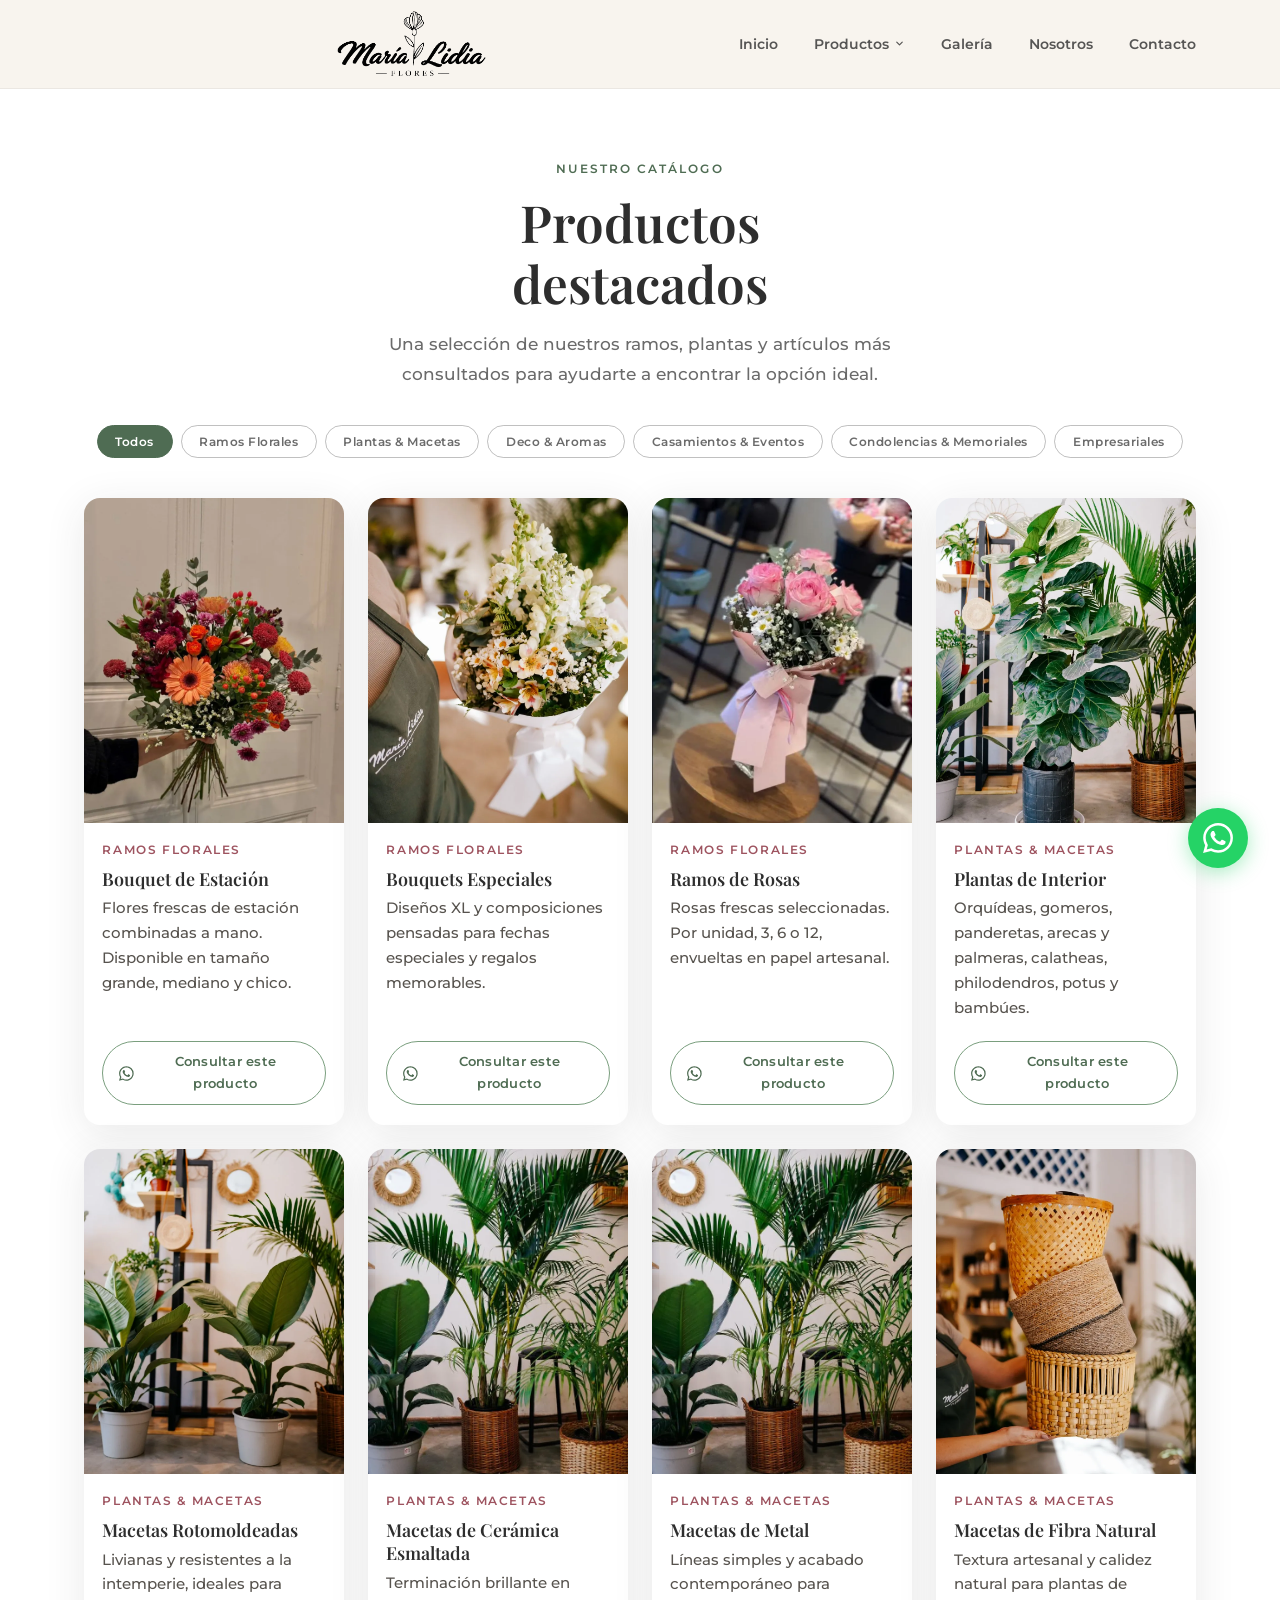
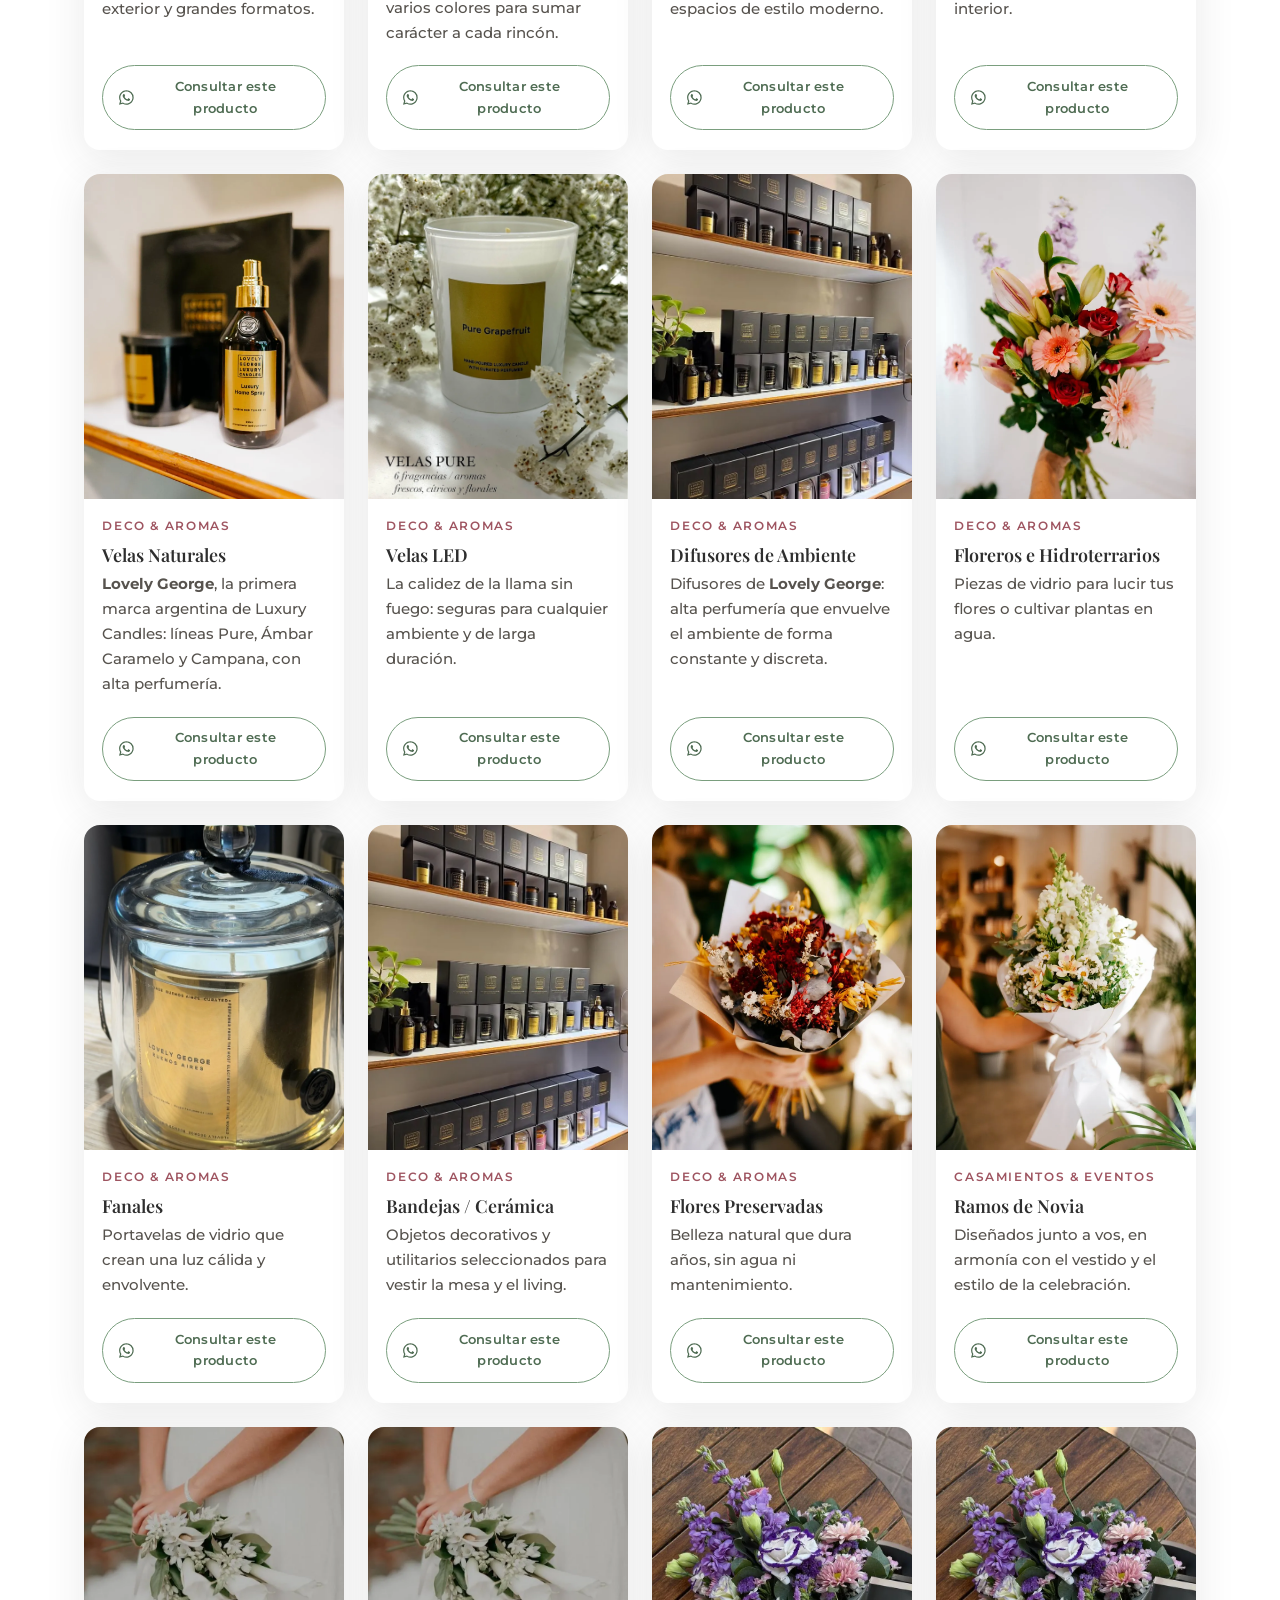
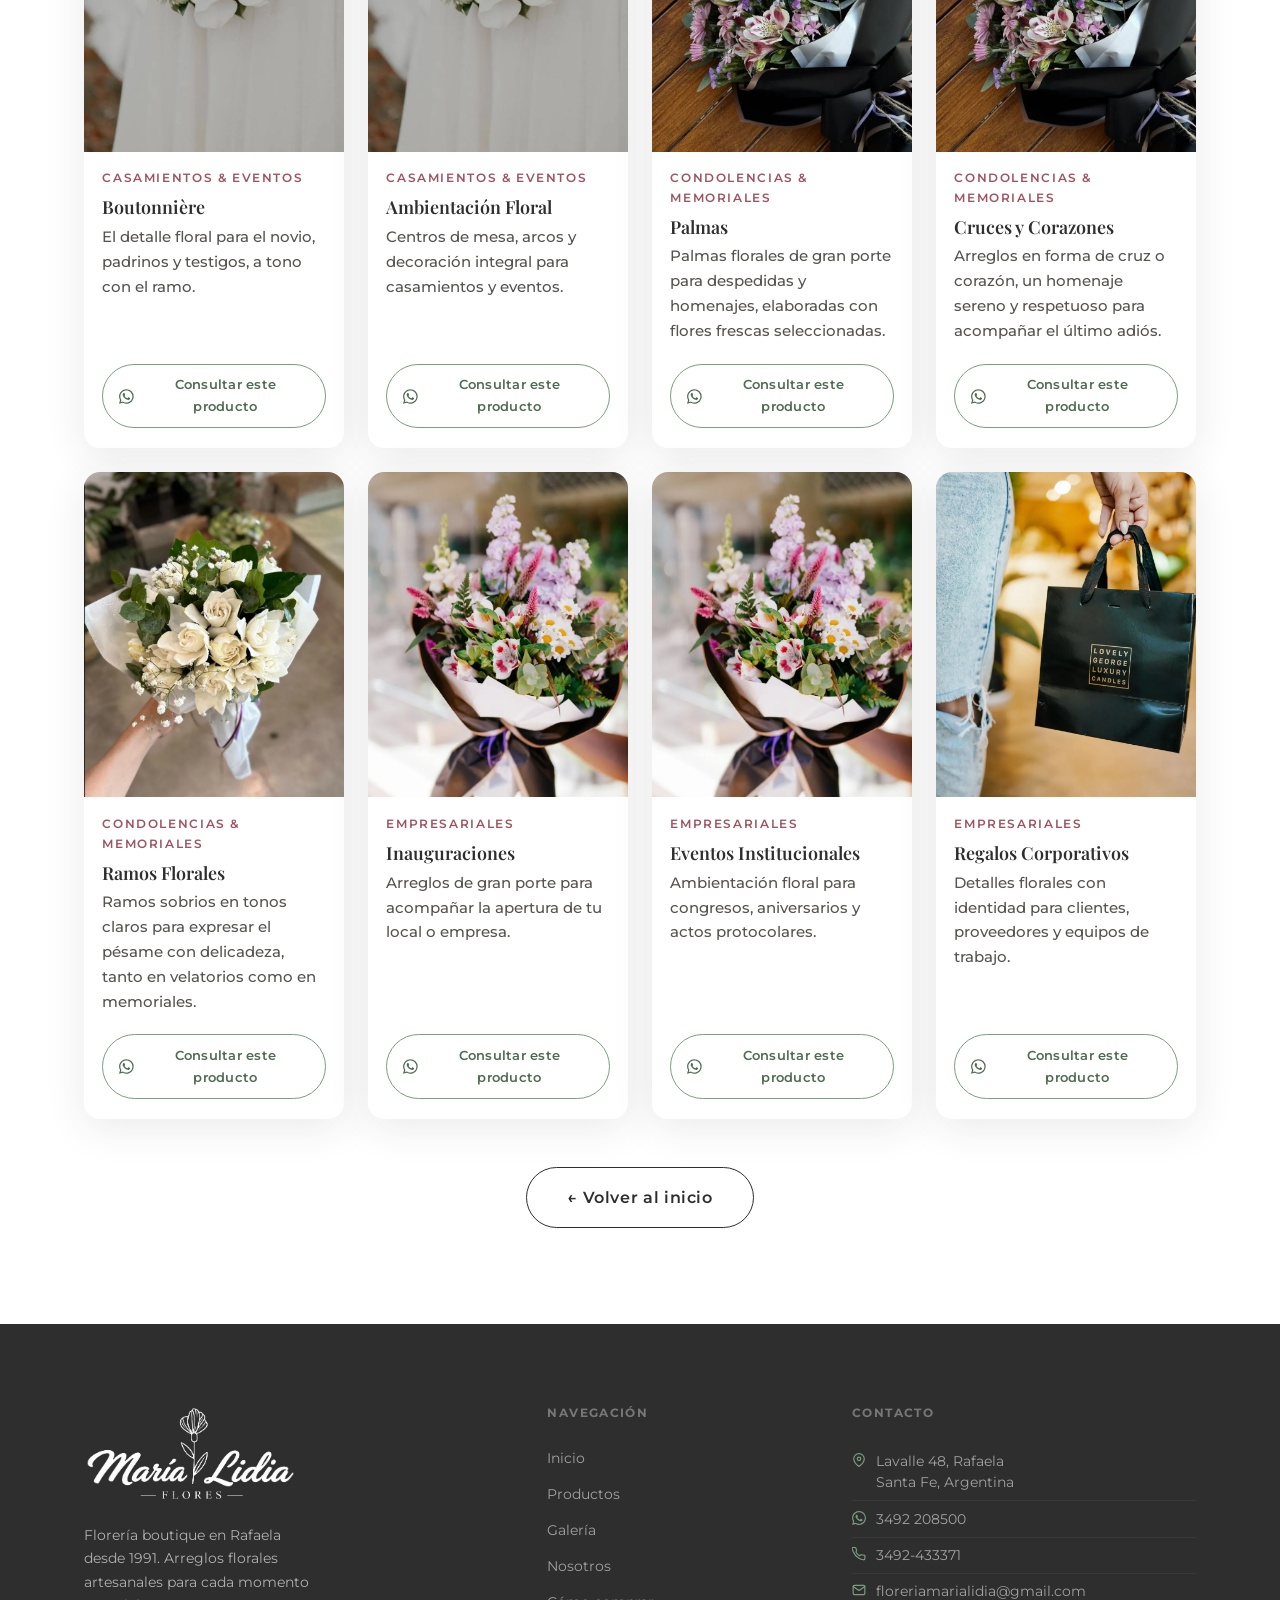
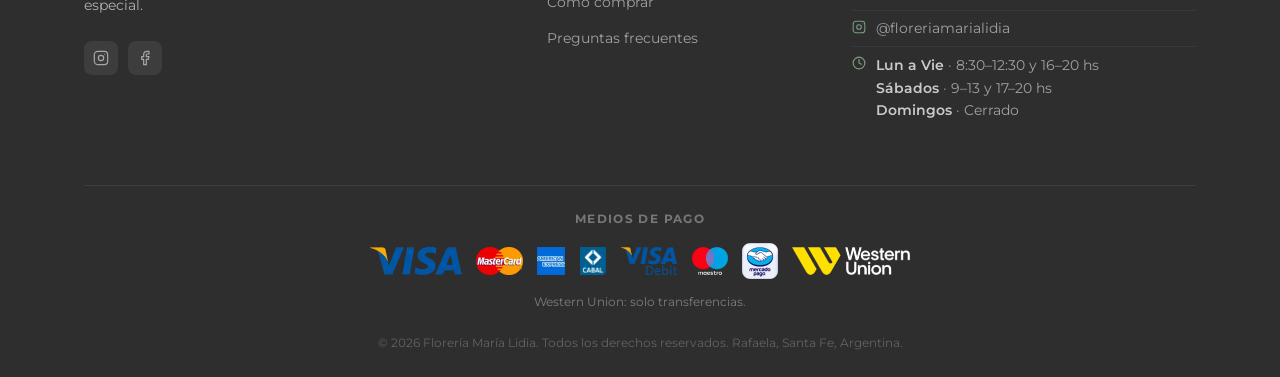
==== productos.html @ f596389c "Add files via upload" ====
<!DOCTYPE html>
<html lang="es-AR"><head>
  <meta charset="UTF-8">
  <link rel="icon" type="image/png" sizes="16x16" href="img/favicon-16.png">
  <link rel="icon" type="image/png" sizes="32x32" href="img/favicon-32.png">
  <link rel="icon" type="image/png" sizes="48x48" href="img/favicon-48.png">
  <link rel="shortcut icon" href="img/favicon-32.png">
  <link rel="apple-touch-icon" sizes="180x180" href="img/apple-touch-icon.png">
  <meta name="viewport" content="width=device-width, initial-scale=1.0">
  <meta name="theme-color" content="#7A9E7E">
  <title>Productos Destacados | Florería María Lidia — Rafaela, Santa Fe</title>
  <meta name="description" content="Conocé los ramos florales, plantas, decoración y aromas más consultados de Florería María Lidia en Rafaela. Consultá por WhatsApp el producto que te guste.">
  <link rel="canonical" href="https://www.floreriamarialidia.com.ar/productos.html">
  <meta name="robots" content="index, follow">
  <meta property="og:type" content="website">
  <meta property="og:url" content="https://www.floreriamarialidia.com.ar/productos.html">
  <meta property="og:site_name" content="Florería María Lidia">
  <meta property="og:title" content="Productos Destacados | Florería María Lidia">
  <meta property="og:description" content="Ramos, plantas, deco y aromas: nuestros productos más consultados. Consultá por WhatsApp.">
  <meta property="og:locale" content="es_AR">
  <meta property="og:image" content="https://www.floreriamarialidia.com.ar/og-image.jpg">
  <link rel="preconnect" href="https://fonts.googleapis.com">
  <link rel="preconnect" href="https://fonts.gstatic.com" crossorigin="">
  <link rel="stylesheet" href="https://fonts.googleapis.com/css2?family=Playfair+Display:wght@500;600;700&family=Montserrat:wght@300;400;500;600;700&display=swap">
  <link rel="stylesheet" href="css/styles.css?v=27">

  <script type="application/ld+json">
  {
    "@context": "https://schema.org",
    "@type": "BreadcrumbList",
    "itemListElement": [
      {
        "@type": "ListItem",
        "position": 1,
        "name": "Inicio",
        "item": "https://www.floreriamarialidia.com.ar/"
      },
      {
        "@type": "ListItem",
        "position": 2,
        "name": "Productos Destacados",
        "item": "https://www.floreriamarialidia.com.ar/productos.html"
      }
    ]
  }
  </script>
</head>
<body class="subpage">

<!-- HEADER -->
<header id="header" role="banner">
  <div class="container">
    <nav class="nav-inner" aria-label="Navegación principal">
      <a href="index.html" class="nav-logo" aria-label="Florería María Lidia - Inicio">
        <img width="1170" height="538" src="img/01-maria-lidia-flores.webp" alt="María Lidia Flores">
      </a>
      <div class="nav-links" role="list">
        <a href="index.html">Inicio</a>
        <div class="nav-drop">
          <a href="productos.html">Productos
            <svg width="11" height="11" viewBox="0 0 24 24" fill="none" stroke="currentColor" stroke-width="2.6" stroke-linecap="round" stroke-linejoin="round" aria-hidden="true"><polyline points="6 9 12 15 18 9"></polyline></svg>
          </a>
          <div class="nav-drop-menu" role="menu">
            <a href="productos.html#ramos" role="menuitem">Ramos Florales</a>
            <a href="productos.html#plantas" role="menuitem">Plantas &amp; Macetas</a>
            <a href="productos.html#deco" role="menuitem">Deco &amp; Aromas</a>
            <a href="productos.html#eventos" role="menuitem">Casamientos &amp; Eventos</a>
            <a href="productos.html#condolencias" role="menuitem">Condolencias &amp; Memoriales</a>
            <a href="productos.html#empresas" role="menuitem">Empresariales</a>
          </div>
        </div>
        <a href="index.html#galeria">Galería</a>
        <a href="index.html#nosotros">Nosotros</a>
        <a href="index.html#contacto">Contacto</a>
      </div>
      <button class="hamburger" id="hamburger" aria-label="Abrir menú" aria-expanded="false" aria-controls="mobile-nav">
        <span></span><span></span><span></span>
      </button>
    </nav>
  </div>
</header>
<nav class="mobile-nav" id="mobile-nav" role="dialog" aria-modal="true">
  <button class="mobile-close" id="mobile-close" aria-label="Cerrar menú">✕</button>
  <a href="index.html" class="mobile-link">Inicio</a>
  <button class="mobile-toggle" id="mobileProdToggle" aria-expanded="false" aria-controls="mobileProdSub">Productos
    <svg width="14" height="14" viewBox="0 0 24 24" fill="none" stroke="currentColor" stroke-width="2.6" stroke-linecap="round" stroke-linejoin="round" aria-hidden="true"><polyline points="6 9 12 15 18 9"></polyline></svg>
  </button>
  <div class="mobile-sub" id="mobileProdSub">
    <a href="productos.html">Ver todo el catálogo</a>
    <a href="productos.html#ramos">Ramos Florales</a>
    <a href="productos.html#plantas">Plantas &amp; Macetas</a>
    <a href="productos.html#deco">Deco &amp; Aromas</a>
    <a href="productos.html#eventos">Casamientos &amp; Eventos</a>
    <a href="productos.html#condolencias">Condolencias &amp; Memoriales</a>
    <a href="productos.html#empresas">Empresariales</a>
  </div>
  <a href="index.html#galeria" class="mobile-link">Galería</a>
  <a href="index.html#nosotros" class="mobile-link">Nosotros</a>
  <a href="index.html#contacto" class="mobile-link">Contacto</a>
  <a href="https://wa.me/5493492208500?text=Hola!%20Quer%C3%ADa%20hacerles%20una%20consulta." class="btn btn-wapp" target="_blank" rel="noopener">Pedir por WhatsApp</a>
</nav>

<main>
<!-- PRODUCTOS DESTACADOS -->
<section id="productos" class="section" role="region" aria-labelledby="productos-title">
  <div class="container">
    <div class="section-header text-center reveal" style="margin-bottom:0;">
      <span class="eyebrow">Nuestro catálogo</span>
      <h1 class="display-lg" id="productos-title">Productos<br>destacados</h1>
      <p class="body-lg" style="max-width:520px;margin:1rem auto 0;font-weight:500">Una selección de nuestros ramos, plantas y artículos más consultados para ayudarte a encontrar la opción ideal.</p>
    </div>
    <div class="prod-filters reveal" id="prodFilters" aria-label="Filtrar productos por categoría"></div>
    <div class="products-grid" id="productsGrid"></div>
    <div class="steps-cta reveal" style="margin-top:3rem;text-align:center;">
      <a href="index.html" class="btn btn-outline">← Volver al inicio</a>
    </div>
  </div>
</section>
</main>

<!-- FOOTER -->
<footer id="footer" role="contentinfo">
  <div class="container">
    <div class="footer-grid-4">

      <!-- Col 1: Logo + descripción -->
      <div class="footer-col-brand">
        <img width="1170" height="538" src="img/36-floreria-maria-lidia.webp" alt="Florería María Lidia" style="height: 100px; object-fit: contain; max-width: 240px; display: block; margin-bottom: 1.25rem; width: 213px">
        <p class="footer-tagline">
          Florería boutique en Rafaela desde 1991. Arreglos florales artesanales para cada momento especial.
        </p>
        <div class="footer-social">
          <a href="https://www.instagram.com/floreriamarialidia" target="_blank" rel="noopener" class="footer-social-link" aria-label="Instagram">
            <svg width="16" height="16" viewBox="0 0 24 24" fill="none" stroke="currentColor" stroke-width="1.8" stroke-linecap="round" stroke-linejoin="round"><rect x="2" y="2" width="20" height="20" rx="5" ry="5"></rect><circle cx="12" cy="12" r="4"></circle><circle cx="17.5" cy="6.5" r="0.8" fill="currentColor" stroke="none"></circle></svg>
          </a>
          <a href="https://www.facebook.com/floreriamarialidia" target="_blank" rel="noopener" class="footer-social-link" aria-label="Facebook">
            <svg width="16" height="16" viewBox="0 0 24 24" fill="none" stroke="currentColor" stroke-width="1.8" stroke-linecap="round" stroke-linejoin="round"><path d="M18 2h-3a5 5 0 0 0-5 5v3H7v4h3v8h4v-8h3l1-4h-4V7a1 1 0 0 1 1-1h3z"></path></svg>
          </a>
        </div>
      </div>

      <!-- Col 2: Navegación -->
      <div class="footer-col">
        <div class="footer-col-title">Navegación</div>
        <ul class="footer-links">
          <li><a href="index.html">Inicio</a></li>
          <li><a href="productos.html">Productos</a></li>
          <li><a href="index.html#galeria">Galería</a></li>
          <li><a href="index.html#nosotros">Nosotros</a></li>
          <li><a href="index.html#como-comprar">Cómo comprar</a></li>
          <li><a href="index.html#faq">Preguntas frecuentes</a></li>
          </ul>
      </div>

      <!-- Col 4: Contacto completo -->
      <div class="footer-col">
        <div class="footer-col-title">Contacto</div>
        <ul class="footer-contact-list">
          <li>
            <svg width="14" height="14" viewBox="0 0 24 24" fill="none" stroke="currentColor" stroke-width="2" stroke-linecap="round" stroke-linejoin="round"><path d="M21 10c0 7-9 13-9 13s-9-6-9-13a9 9 0 0118 0z"></path><circle cx="12" cy="10" r="3"></circle></svg>
            <a href="https://www.google.com/maps/search/?api=1&query=Lavalle+48%2C+Rafaela%2C+Santa+Fe%2C+Argentina" target="_blank" rel="noopener">Lavalle 48, Rafaela<br>Santa Fe, Argentina</a>
          </li>
          <li>
            <svg width="14" height="14" viewBox="0 0 24 24" fill="currentColor"><path d="M17.472 14.382c-.297-.149-1.758-.867-2.03-.967-.273-.099-.471-.148-.67.15-.197.297-.767.966-.94 1.164-.173.199-.347.223-.644.075-.297-.15-1.255-.463-2.39-1.475-.883-.788-1.48-1.761-1.653-2.059-.173-.297-.018-.458.13-.606.134-.133.298-.347.446-.52.149-.174.198-.298.298-.497.099-.198.05-.371-.025-.52-.075-.149-.669-1.612-.916-2.207-.242-.579-.487-.5-.669-.51-.173-.008-.371-.01-.57-.01-.198 0-.52.074-.792.372-.272.297-1.04 1.016-1.04 2.479 0 1.462 1.065 2.875 1.213 3.074.149.198 2.096 3.2 5.077 4.487.709.306 1.262.489 1.694.625.712.227 1.36.195 1.871.118.571-.085 1.758-.719 2.006-1.413.248-.694.248-1.289.173-1.413-.074-.124-.272-.198-.57-.347m-5.421 7.403h-.004a9.87 9.87 0 01-5.031-1.378l-.361-.214-3.741.982.998-3.648-.235-.374a9.86 9.86 0 01-1.51-5.26c.001-5.45 4.436-9.884 9.888-9.884 2.64 0 5.122 1.03 6.988 2.898a9.825 9.825 0 012.893 6.994c-.003 5.45-4.437 9.884-9.885 9.884m8.413-18.297A11.815 11.815 0 0012.05 0C5.495 0 .16 5.335.157 11.892c0 2.096.547 4.142 1.588 5.945L.057 24l6.305-1.654a11.882 11.882 0 005.683 1.448h.005c6.554 0 11.89-5.335 11.893-11.893a11.821 11.821 0 00-3.48-8.413Z"></path></svg>
            <a href="https://wa.me/5493492208500?text=Hola!%20Quer%C3%ADa%20hacerles%20una%20consulta." target="_blank" rel="noopener">3492 208500</a>
          </li>
          <li>
            <svg width="14" height="14" viewBox="0 0 24 24" fill="none" stroke="currentColor" stroke-width="2" stroke-linecap="round" stroke-linejoin="round"><path d="M22 16.92v3a2 2 0 01-2.18 2 19.79 19.79 0 01-8.63-3.07A19.5 19.5 0 013.07 9.81a19.79 19.79 0 01-3.07-8.68A2 2 0 012 .9h3a2 2 0 012 1.72c.127.96.361 1.903.7 2.81a2 2 0 01-.45 2.11L6.91 8.84a16 16 0 006.29 6.29l1.31-1.31a2 2 0 012.11-.45c.907.339 1.85.573 2.81.7A2 2 0 0122 16.92z"></path></svg>
            <a href="tel:+543492433371">3492-433371</a>
          </li>
          <li>
            <svg width="14" height="14" viewBox="0 0 24 24" fill="none" stroke="currentColor" stroke-width="2" stroke-linecap="round" stroke-linejoin="round"><path d="M4 4h16c1.1 0 2 .9 2 2v12c0 1.1-.9 2-2 2H4c-1.1 0-2-.9-2-2V6c0-1.1.9-2 2-2z"></path><polyline points="22,6 12,13 2,6"></polyline></svg>
            <a href="mailto:floreriamarialidia@gmail.com">floreriamarialidia@gmail.com</a>
          </li>
          <li>
            <svg width="14" height="14" viewBox="0 0 24 24" fill="none" stroke="currentColor" stroke-width="1.8" stroke-linecap="round" stroke-linejoin="round"><rect x="2" y="2" width="20" height="20" rx="5" ry="5"></rect><circle cx="12" cy="12" r="4"></circle><circle cx="17.5" cy="6.5" r="0.8" fill="currentColor" stroke="none"></circle></svg>
            <a href="https://www.instagram.com/floreriamarialidia" target="_blank" rel="noopener">@floreriamarialidia</a>
          </li>
          <li class="footer-hours">
            <svg width="14" height="14" viewBox="0 0 24 24" fill="none" stroke="currentColor" stroke-width="2" stroke-linecap="round" stroke-linejoin="round"><circle cx="12" cy="12" r="10"></circle><polyline points="12 6 12 12 16 14"></polyline></svg>
            <span>
              <strong style="color:rgba(255,255,255,.75);font-weight:600;">Lun a Vie</strong> · 8:30–12:30 y 16–20 hs<br>
              <strong style="color:rgba(255,255,255,.75);font-weight:600;">Sábados</strong> · 9–13 y 17–20 hs<br>
              <strong style="color:rgba(255,255,255,.75);font-weight:600;">Domingos</strong> · Cerrado
            </span>
          </li>
        </ul>
      </div>

    </div><!-- /footer-grid-4 -->

    <div class="footer-bottom" style="flex-direction:column;gap:0;">
      <div style="display:flex;flex-direction:column;align-items:center;gap:.85rem;margin-bottom:1.25rem;">
        <span style="font-size:.72rem;font-weight:700;letter-spacing:.12em;text-transform:uppercase;color:rgba(255,255,255,.35);">Medios de pago</span>
        <div style="display:flex;flex-wrap:wrap;justify-content:center;align-items:center;gap:.9rem;">
          <img width="183" height="56" src="img/37-visa.webp" alt="Visa" style="height:28px;width:auto;display:block;">
          <img width="94" height="56" src="img/38-mastercard.webp" alt="Mastercard" style="height:28px;width:auto;display:block;">
          <img width="56" height="56" src="img/39-american-express.webp" alt="American Express" style="height:28px;width:auto;display:block;">
          <img width="53" height="56" src="img/40-cabal.webp" alt="Cabal" style="height:28px;width:auto;display:block;">
          <img width="113" height="56" src="img/41-visa-debito.webp" alt="Visa Débito" style="height:28px;width:auto;display:block;">
          <img width="72" height="56" src="img/42-maestro.webp" alt="Maestro" style="height:28px;width:auto;display:block;">
          <img width="72" height="72" src="img/43-mercado-pago.webp" alt="Mercado Pago" style="height:36px;width:auto;display:block;">
          <img width="235" height="56" src="img/44-western-union.webp" alt="Western Union" style="height:28px;width:auto;display:block;">
        </div>
        <span style="font-size:.72rem;color:rgba(255,255,255,.38);">Western Union: solo transferencias.</span>
      </div>
      <p class="footer-copy">© 2026 Florería María Lidia. Todos los derechos reservados. Rafaela, Santa Fe, Argentina.</p>
    </div>
  </div>
</footer>

<!-- WHATSAPP FLOAT -->
<div class="wapp-float">
  <span class="wapp-tooltip">¡Hablemos por WhatsApp!</span>
  <a href="https://wa.me/5493492208500?text=Hola!%20Quer%C3%ADa%20hacerles%20una%20consulta." class="wapp-btn" target="_blank" rel="noopener" aria-label="Contactar por WhatsApp">
    <svg viewBox="0 0 24 24"><path d="M17.472 14.382c-.297-.149-1.758-.867-2.03-.967-.273-.099-.471-.148-.67.15-.197.297-.767.966-.94 1.164-.173.199-.347.223-.644.075-.297-.15-1.255-.463-2.39-1.475-.883-.788-1.48-1.761-1.653-2.059-.173-.297-.018-.458.13-.606.134-.133.298-.347.446-.52.149-.174.198-.298.298-.497.099-.198.05-.371-.025-.52-.075-.149-.669-1.612-.916-2.207-.242-.579-.487-.5-.669-.51-.173-.008-.371-.01-.57-.01-.198 0-.52.074-.792.372-.272.297-1.04 1.016-1.04 2.479 0 1.462 1.065 2.875 1.213 3.074.149.198 2.096 3.2 5.077 4.487.709.306 1.262.489 1.694.625.712.227 1.36.195 1.871.118.571-.085 1.758-.719 2.006-1.413.248-.694.248-1.289.173-1.413-.074-.124-.272-.198-.57-.347m-5.421 7.403h-.004a9.87 9.87 0 01-5.031-1.378l-.361-.214-3.741.982.998-3.648-.235-.374a9.86 9.86 0 01-1.51-5.26c.001-5.45 4.436-9.884 9.888-9.884 2.64 0 5.122 1.03 6.988 2.898a9.825 9.825 0 012.893 6.994c-.003 5.45-4.437 9.884-9.885 9.884m8.413-18.297A11.815 11.815 0 0012.05 0C5.495 0 .16 5.335.157 11.892c0 2.096.547 4.142 1.588 5.945L.057 24l6.305-1.654a11.882 11.882 0 005.683 1.448h.005c6.554 0 11.89-5.335 11.893-11.893a11.821 11.821 0 00-3.48-8.413Z"></path></svg>
  </a>
</div>

<!-- LIGHTBOX -->
<div class="lightbox" id="lightbox" role="dialog" aria-modal="true" aria-label="Imagen ampliada" aria-hidden="true">
  <button class="lightbox-close" id="lightboxClose" aria-label="Cerrar imagen">
    <svg width="24" height="24" viewBox="0 0 24 24" fill="none" stroke="currentColor" stroke-width="2.2" stroke-linecap="round" stroke-linejoin="round"><line x1="18" y1="6" x2="6" y2="18"></line><line x1="6" y1="6" x2="18" y2="18"></line></svg>
  </button>
  <button class="lightbox-nav lightbox-prev" id="lightboxPrev" aria-label="Imagen anterior">
    <svg width="28" height="28" viewBox="0 0 24 24" fill="none" stroke="currentColor" stroke-width="2.2" stroke-linecap="round" stroke-linejoin="round"><polyline points="15 18 9 12 15 6"></polyline></svg>
  </button>
  <img class="lightbox-img" id="lightboxImg" alt="">
  <button class="lightbox-nav lightbox-next" id="lightboxNext" aria-label="Imagen siguiente">
    <svg width="28" height="28" viewBox="0 0 24 24" fill="none" stroke="currentColor" stroke-width="2.2" stroke-linecap="round" stroke-linejoin="round"><polyline points="9 6 15 12 9 18"></polyline></svg>
  </button>
  <div class="lightbox-counter" id="lightboxCounter"></div>
</div>

<script src="js/main.js?v=17"></script>
<script src="js/productos.js?v=26"></script>
</body></html>
---- css/styles.css ----
:root {
      --sage:#7A9E7E; --sage-dark:#4F6C53; --rose:#D8A7B1; --rose-dark:#B76E79; --rose-text:#9E5460;
      --cream:#F8F4EE; --beige:#EDE7DF; --dark:#2E2E2E; --mid:#6B6B6B; --white:#FFFFFF;
      --font-display:'Playfair Display',Georgia,serif; --font-body:'Montserrat',system-ui,sans-serif;
      --radius-sm:8px; --radius-md:16px; --radius-lg:28px;
      --transition:0.32s cubic-bezier(0.4,0,0.2,1);
      --shadow-card:0 8px 40px rgba(46,46,46,.10);
    }
    *,*::before,*::after{box-sizing:border-box;margin:0;padding:0}
    html{scroll-behavior:smooth}
    html,body{overflow-x:hidden}
    body{font-family:var(--font-body);background:var(--cream);color:var(--dark);line-height:1.7;-webkit-font-smoothing:antialiased}
    img{display:block;max-width:100%}
    a{text-decoration:none;color:inherit}
    button{font-family:var(--font-body);cursor:pointer;border:none;background:none}
    ul{list-style:none}
    .display-xl{font-family:var(--font-display);font-size:clamp(2.6rem,6vw,5rem);font-weight:600;line-height:1.1;letter-spacing:-.02em}
    .display-lg{font-family:var(--font-display);font-size:clamp(2rem,4vw,3.2rem);font-weight:600;line-height:1.2}
    .display-md{font-family:var(--font-display);font-size:clamp(1.5rem,3vw,2.2rem);font-weight:600;line-height:1.3}
    .eyebrow{font-size:.72rem;font-weight:600;letter-spacing:.18em;text-transform:uppercase;color:var(--sage-dark)}
    .body-lg{font-size:1.05rem;line-height:1.75;color:var(--mid)}
    .body-md{font-size:.95rem;line-height:1.7;color:var(--mid)}
    .container{width:100%;max-width:1160px;margin:0 auto;padding:0 1.5rem}
    .section{padding:6rem 0} .section-sm{padding:4rem 0} .text-center{text-align:center}
    .btn{display:inline-flex;align-items:center;gap:.5rem;padding:.875rem 2rem;border-radius:100px;font-family:var(--font-body);font-size:.875rem;font-weight:600;letter-spacing:.04em;transition:var(--transition);white-space:nowrap}
    .btn-primary{background:var(--sage-dark);color:var(--white);box-shadow:0 4px 20px rgba(122,158,126,.35)}
    .btn-primary:hover{background:var(--sage-dark);transform:translateY(-2px);box-shadow:0 8px 28px rgba(122,158,126,.40)}
    .btn-outline{background:transparent;color:var(--dark);border:1.5px solid var(--dark)}
    .btn-outline:hover{background:var(--dark);color:var(--white);transform:translateY(-2px)}
    .btn-wapp{background:#25D366;color:var(--white);box-shadow:0 4px 20px rgba(37,211,102,.35)}
    .btn-wapp:hover{background:#1ebe57;transform:translateY(-2px)}
    /* HEADER */
    #header{position:fixed;top:0;left:0;right:0;z-index:900;background:rgba(248,244,238,.97);backdrop-filter:blur(14px);border-bottom:1px solid rgba(46,46,46,.06);transition:box-shadow var(--transition)}
    #header.scrolled{box-shadow:0 2px 24px rgba(46,46,46,.08)}
    .nav-inner{display:flex;align-items:center;justify-content:space-between;height:88px}
    .nav-logo img{height:70px;object-fit:contain;display:block}
    .nav-links{display:flex;align-items:center;gap:2.25rem}
    .nav-links a{font-size:.9rem;font-weight:500;color:var(--dark);opacity:.8;transition:opacity var(--transition),color var(--transition)}
    .nav-links a:hover{opacity:1;color:var(--sage-dark)}
    .hamburger{display:none;flex-direction:column;gap:5px;cursor:pointer;padding:4px}
    .hamburger span{display:block;width:22px;height:2px;background:var(--dark);border-radius:2px;transition:var(--transition)}
    /* MOBILE NAV */
    .mobile-nav{display:none;position:fixed;top:.75rem;right:.75rem;left:auto;width:min(300px,calc(100vw - 1.5rem));max-height:calc(100vh - 1.5rem);overflow-y:auto;background:var(--white);border-radius:18px;box-shadow:0 20px 60px rgba(46,46,46,.22);z-index:950;flex-direction:column;align-items:stretch;justify-content:flex-start;gap:.15rem;padding:3.1rem 1.1rem 1.1rem}
    .mobile-nav.open{display:flex}
    .mobile-nav a{font-family:var(--font-body);font-size:1.02rem;font-weight:600;color:var(--dark);text-decoration:none;padding:.6rem .55rem;border-radius:10px;transition:var(--transition)}
    .mobile-nav a:active{background:var(--cream)}
    .mobile-nav .btn{justify-content:center;margin-top:.7rem;font-size:.9rem}
    .mobile-nav a:hover{color:var(--sage-dark)}
    .mobile-close{position:absolute;top:.6rem;right:.75rem;font-size:1.25rem;line-height:1;cursor:pointer;color:var(--mid);background:none;border:none;padding:.35rem}
    /* HERO */
    .hero-content{position:relative;z-index:2;max-width:620px}
    .hero-title{color:var(--white);margin-bottom:1.5rem}
    .hero-title em{color:var(--rose);font-style:italic}
    .hero-subtitle{color:var(--mid);font-size:1.05rem;max-width:500px;margin-bottom:2.5rem}
    .hero-actions{display:flex;flex-wrap:wrap;gap:1rem}
    /* RIBBON */
    .ribbon{background:var(--sage-dark);padding:1rem 0;overflow:hidden}
    .ribbon-track{display:flex;gap:3rem;animation:ribbonScroll 18s linear infinite;width:max-content}
    .ribbon-item{display:flex;align-items:center;gap:.75rem;color:var(--white);font-size:.82rem;font-weight:500;letter-spacing:.04em;white-space:nowrap}
    .ribbon-dot{width:5px;height:5px;background:var(--rose);border-radius:50%;flex-shrink:0}
    @keyframes ribbonScroll{from{transform:translateX(0)}to{transform:translateX(-50%)}}
    /* BENEFITS */
    #beneficios{background:var(--white)}
    .benefits-grid{display:grid;grid-template-columns:repeat(auto-fit,minmax(220px,1fr));gap:2rem;margin-top:3.5rem}
    .benefit-card{background:var(--cream);border-radius:var(--radius-md);padding:2rem 1.75rem;transition:transform var(--transition),box-shadow var(--transition);border:1px solid transparent}
    .benefit-card:hover{transform:translateY(-6px);box-shadow:var(--shadow-card);border-color:var(--beige)}
    .benefit-icon{width:48px;height:48px;background:var(--beige);border-radius:12px;display:flex;align-items:center;justify-content:center;color:var(--sage-dark);margin-bottom:1.25rem}.benefit-icon svg{width:24px;height:24px;display:block}
    .benefit-title{font-family:var(--font-display);font-size:1.1rem;font-weight:600;margin-bottom:.5rem}
    .section-header{margin-bottom:3.5rem}
    .section-header .eyebrow{margin-bottom:.75rem;display:block}
    /* SERVICES */
    #servicios{background:var(--cream)}
    .services-grid{display:grid;grid-template-columns:repeat(auto-fit,minmax(300px,1fr));gap:1.5rem}
    .service-card{position:relative;border-radius:var(--radius-lg);overflow:hidden;aspect-ratio:4/5;cursor:pointer}
    .service-card img{width:100%;height:100%;object-fit:cover;transition:transform .6s ease}
    .service-card:hover img{transform:scale(1.06)}
    .service-overlay{position:absolute;inset:0;background:linear-gradient(to top,rgba(46,46,46,.85) 40%,transparent 80%);display:flex;flex-direction:column;justify-content:flex-end;padding:2rem}
    .service-tag{display:inline-block;background:var(--sage-dark);color:var(--white);font-size:.72rem;font-weight:600;letter-spacing:.1em;text-transform:uppercase;padding:.35rem .85rem;border-radius:100px;margin-bottom:.75rem;width:fit-content}
    .service-name{font-family:var(--font-display);font-size:1.5rem;font-weight:600;color:var(--white);line-height:1.2;margin-bottom:.5rem;min-height:3.6rem;display:flex;align-items:center}
    .service-desc{font-size:.875rem;color:rgba(255,255,255,.8);line-height:1.5;min-height:2.55rem}
    /* GALLERY */
    #galeria{background:var(--beige)}
    .gallery-grid{display:grid;grid-template-columns:repeat(3,1fr);grid-auto-rows:250px;gap:1rem;margin-top:3rem}
    .gallery-item{border-radius:var(--radius-md);overflow:hidden;cursor:pointer;position:relative}
    .gallery-item::before{content:'';position:absolute;inset:0;background:rgba(46,46,46,0);transition:background .35s ease;z-index:1;pointer-events:none}
    .gallery-item::after{content:'';position:absolute;z-index:2;pointer-events:none;background-image:url("data:image/svg+xml,%3Csvg%20xmlns%3D'http%3A%2F%2Fwww.w3.org%2F2000%2Fsvg'%20viewBox%3D'0%200%2024%2024'%20fill%3D'none'%20stroke%3D'white'%20stroke-width%3D'2'%20stroke-linecap%3D'round'%20stroke-linejoin%3D'round'%3E%3Cpolyline%20points%3D'15%203%2021%203%2021%209'%2F%3E%3Cpolyline%20points%3D'9%2021%203%2021%203%2015'%2F%3E%3Cline%20x1%3D'21'%20y1%3D'3'%20x2%3D'14'%20y2%3D'10'%2F%3E%3Cline%20x1%3D'3'%20y1%3D'21'%20x2%3D'10'%20y2%3D'14'%2F%3E%3C%2Fsvg%3E");background-repeat:no-repeat;background-position:center;opacity:0}
    @media (hover:hover){
      .gallery-item:hover::before{background:rgba(46,46,46,.22)}
      .gallery-item::after{top:50%;left:50%;width:36px;height:36px;background-size:30px 30px;transform:translate(-50%,-50%) scale(.85);transition:opacity .35s ease,transform .35s ease}
      .gallery-item:hover::after{opacity:1;transform:translate(-50%,-50%) scale(1)}
    }
    @media (hover:none){
      .gallery-item::after{right:.5rem;bottom:.5rem;width:26px;height:26px;background-size:13px 13px;background-color:rgba(46,46,46,.42);border-radius:7px;opacity:1}
    }
    .lightbox-hint{position:absolute;bottom:4.5rem;left:50%;transform:translateX(-50%);background:rgba(255,255,255,.14);color:rgba(255,255,255,.92);font-size:.8rem;letter-spacing:.02em;padding:.5rem 1rem;border-radius:999px;backdrop-filter:blur(6px);z-index:3;opacity:0;transition:opacity .4s ease;pointer-events:none;white-space:nowrap}
    .lightbox-hint.show{opacity:1}@media(max-width:700px){.gallery-grid{grid-template-columns:repeat(2,1fr);grid-auto-rows:200px;gap:.6rem}}
    .gallery-item img{width:100%;height:100%;object-fit:cover;transition:transform .5s ease}
    .gallery-item:hover img{transform:scale(1.05)}
    .gallery-item.gallery-extra{display:none}
    .gallery-item.g1 img{object-position:center 32%}
     
     
    
    /* ABOUT */
    #nosotros{background:var(--white)}
    .about-grid{display:grid;grid-template-columns:1fr 1fr;gap:5rem;align-items:center}
    .about-image-wrap{position:relative}
    .about-img-main{border-radius:var(--radius-lg);width:100%;aspect-ratio:4/5;object-fit:cover;object-position:left bottom;}
    .divider{width:48px;height:3px;background:linear-gradient(90deg,var(--sage),var(--rose));border-radius:2px;margin-bottom:1.5rem}
    .tag-chip{display:inline-flex;align-items:center;gap:.4rem;background:var(--beige);border-radius:100px;padding:.4rem .9rem;font-size:.78rem;font-weight:500;color:var(--mid)}
    
    
    
    /* HOW TO BUY */
    #como-comprar{background:var(--cream)}
    .steps-grid{display:grid;grid-template-columns:repeat(auto-fit,minmax(215px,1fr));gap:1.25rem;margin-top:3.5rem;align-items:stretch}
    @media (min-width:1080px){.steps-grid{grid-template-columns:repeat(4,1fr)}}
    .step{background:var(--white);border:1px solid #E7DFD5;border-radius:var(--radius-md);padding:2rem 1.6rem 1.9rem;display:flex;flex-direction:column;gap:.9rem;text-align:left}
    .step-head{display:flex;align-items:center;gap:.8rem}
    .step-num{width:44px;height:44px;flex-shrink:0;background:var(--sage-dark);color:var(--white);font-family:var(--font-display);font-size:1.25rem;font-weight:700;border-radius:50%;display:flex;align-items:center;justify-content:center}
    .step-title{font-family:var(--font-display);font-size:1.18rem;font-weight:600;line-height:1.25;margin:0}
    .step .body-md{font-size:1rem;line-height:1.65;color:#565656;text-wrap:pretty;margin:0}
    #como-comprar .eyebrow{font-weight:700;color:#3F5A43}
    #como-comprar .section-header .body-lg{color:#5A5A5A;text-wrap:pretty}
    .steps-cta{text-align:center;margin-top:2.75rem}
    /* INSTAGRAM */
    #instagram{background:var(--cream)}
    .insta-grid{display:grid;grid-template-columns:repeat(3,1fr);gap:1rem;margin-top:2.5rem;max-width:900px;margin-left:auto;margin-right:auto}
    .insta-item{aspect-ratio:1;border-radius:var(--radius-sm);overflow:hidden;position:relative;cursor:pointer}
    .insta-item img{width:100%;height:100%;object-fit:cover;transition:transform .4s ease}
    .insta-item:hover img{transform:scale(1.08)}
    .insta-overlay{position:absolute;inset:0;background:rgba(122,158,126,.7);display:flex;align-items:center;justify-content:center;opacity:0;transition:opacity var(--transition)}
    .insta-item:hover .insta-overlay{opacity:1}
    .insta-icon{color:var(--white);font-size:1.5rem}
    /* FAQ */
    #faq{background:var(--white)}
    .faq-list{max-width:720px;margin:3rem auto 0}
    .faq-item{border-bottom:1px solid var(--beige);overflow:hidden;border-radius:12px;transition:background .25s ease}
    .faq-question{display:flex;justify-content:space-between;align-items:center;padding:1.35rem 1rem;border-radius:12px;cursor:pointer;font-family:var(--font-display);font-size:1.05rem;font-weight:600;color:var(--dark);gap:1rem;width:100%;text-align:left;transition:color var(--transition)}
    .faq-question:hover{color:var(--sage-dark);background:var(--cream)}
    .faq-question:hover .faq-icon{transform:scale(1.08)}
    .faq-icon{width:32px;height:32px;background:var(--sage-dark);border-radius:50%;display:flex;align-items:center;justify-content:center;font-size:1.25rem;flex-shrink:0;transition:transform var(--transition),background var(--transition);color:var(--white);box-shadow:0 2px 8px rgba(79,108,83,.28)}
    .faq-item.open .faq-icon{transform:rotate(45deg)}
    .faq-answer{max-height:0;overflow:hidden;transition:max-height .4s ease,padding .3s ease}
    .faq-item.open .faq-answer{max-height:400px;padding:0 1rem 1.35rem}
    .faq-answer p{font-size:.95rem;font-weight:500;color:#57534E;line-height:1.7}
    /* CONTACT */
    #contacto{background:var(--beige)}
    
    
    
    
    
    .map-wrap iframe{display:block;width:100%;height:260px;border:0}
    
    
    
    
    
    
    
    
    /* FOOTER */
    #footer{background:var(--dark);padding:4rem 0 0}
    
    .footer-tagline{font-size:.88rem;color:rgba(255,255,255,.62);margin-top:1.25rem;line-height:1.65;max-width:280px}
    .footer-col-title{font-size:1rem;font-weight:700;color:var(--white);margin-bottom:1.25rem}
    .footer-links li+li{margin-top:.7rem}
    .footer-links a{font-size:.9rem;color:rgba(255,255,255,.55);transition:color var(--transition)}
    .footer-links a:hover{color:var(--sage)}
    .footer-bottom{padding:1.5rem 0}
    .footer-copy{font-size:.82rem;color:rgba(255,255,255,.3)}
    /* WHATSAPP FLOAT */
    .wapp-float{position:fixed;bottom:2rem;right:2rem;z-index:800;display:flex;align-items:center;gap:.75rem}
    .wapp-btn{width:60px;height:60px;background:#25D366;border-radius:50%;display:flex;align-items:center;justify-content:center;box-shadow:0 4px 20px rgba(37,211,102,.4);cursor:pointer;transition:transform var(--transition),box-shadow var(--transition);text-decoration:none}
    .wapp-btn:hover{transform:scale(1.1);box-shadow:0 8px 30px rgba(37,211,102,.5)}
    .wapp-btn svg{width:30px;height:30px;fill:var(--white)}
    .wapp-tooltip{background:var(--white);border-radius:100px;padding:.6rem 1.1rem;font-size:.82rem;font-weight:600;color:var(--dark);box-shadow:var(--shadow-card);white-space:nowrap;opacity:0;transform:translateX(10px);transition:opacity var(--transition),transform var(--transition);pointer-events:none}
    .wapp-float:hover .wapp-tooltip{opacity:1;transform:translateX(0)}
    /* REVEAL */
    .reveal{opacity:0;transform:translateY(28px);transition:opacity .65s ease,transform .65s ease}
    .reveal.visible{opacity:1;transform:translateY(0)}
    .reveal-delay-1{transition-delay:.1s} .reveal-delay-2{transition-delay:.2s}
    .reveal-delay-3{transition-delay:.3s} .reveal-delay-4{transition-delay:.4s}
    /* RESPONSIVE */
    @media(max-width:1024px){
      .about-grid{grid-template-columns:1fr;gap:3rem}
      .about-image-wrap{max-width:480px;margin:0 auto}
      
      
      
      
    }
    @media(max-width:768px){
      .section{padding:3.5rem 0}
      .nav-links{display:none}
      .hamburger{display:flex}
      
      #header .nav-inner{height:70px}
      .nav-logo img{height:54px}
    }
    @media(max-width:480px){
      .hero-actions{flex-direction:column}
      .hero-actions .btn{text-align:center;justify-content:center}
      .insta-grid{grid-template-columns:repeat(3,1fr)}
    }
  
    

    /* ════════════════════════════════
       HERO — Opción A perfeccionada
    ════════════════════════════════ */
    #hero {
      background: var(--cream);
      padding-top: 88px;
      min-height: 100svh;
      display: flex;
      align-items: stretch;
      overflow: hidden;
    }
    .hero-inner {
      display: grid;
      grid-template-columns: 52% 48%;
      width: 100%;
      min-height: calc(100svh - 88px);
    }

    /* ── Columna texto ── */
    .hero-content {
      display: flex;
      flex-direction: column;
      justify-content: center;
      padding: 5rem 4rem 5rem max(2rem, calc((100vw - 1160px) / 2 + 2rem));
      gap: 0;
    }
    .hero-title {
      font-family: 'Playfair Display', Georgia, serif;
      font-size: clamp(2.4rem, 4vw, 3.6rem);
      font-weight: 600;
      line-height: 1.15;
      color: var(--dark);
      margin-bottom: 1.5rem;
      letter-spacing: -0.02em;
    }
    .hero-title em {
      color: var(--rose-dark);
      font-style: italic;
    }
    .hero-subtitle {
      font-size: 1rem;
      line-height: 1.7;
      color: #565248;
      max-width: 460px;
      margin-bottom: 2.75rem;
      text-wrap: pretty;
    }
    .hero-actions {
      display: flex;
      flex-wrap: wrap;
      gap: 0.875rem;
      align-items: center;
    }

    /* ── Columna foto ── */
    .hero-photo-col {
      position: relative;
      overflow: hidden;
      /* Gradiente en el borde izquierdo para fusionar con el fondo crema
         sin outpainting — usando el bokeh gris/verde de la imagen */
      background: #e8e9e3;
    }
    .hero-photo-col::before {
      content: '';
      position: absolute;
      top: 0; left: 0; bottom: 0;
      width: 80px;
      background: linear-gradient(to right, var(--cream) 0%, transparent 100%);
      z-index: 2;
      pointer-events: none;
    }
    .hero-photo-col::after {
      content: '';
      position: absolute;
      inset: 0;
      background: linear-gradient(
        to bottom,
        transparent 75%,
        rgba(248,244,238,0.2) 100%
      );
      pointer-events: none;
      z-index: 1;
    }
    .hero-photo-col img {
      width: 100%;
      height: 100%;
      object-fit: cover;
      object-position: 62% 26%;
      display: block;
    }

    /* ── Decoración ── */
    
    .hero-tagline {
      font-size: .72rem;
      font-weight: 600;
      letter-spacing: 0.2em;
      text-transform: uppercase;
      color: var(--sage-dark);
      margin-bottom: 1.25rem;
      display: block;
    }

    /* ── Responsive mobile ── */
    @media (max-width: 900px) {
      .hero-inner {
        grid-template-columns: 1fr;
        min-height: auto;
      }
      .hero-photo-col {
        order: 1;
        height: 100vw;
        max-height: 500px;
        min-height: 300px;
      }
      .hero-photo-col::before { width: 0; }
      .hero-photo-col img {
        object-position: 62% 26%;
      }
      .hero-content {
        order: 2;
        padding: 3rem 1.5rem 4rem;
        align-items: flex-start;
      }
      .hero-title { font-size: clamp(2rem, 7vw, 2.8rem); }
      .hero-subtitle { max-width: 100%; }
    }
    @media (max-width: 480px) {
      .hero-photo-col { height: 100vw; }
      .hero-title { font-size: 1.9rem; }
    }


    /* ── CONTACTO SIMPLIFICADO ── */
    .contact-simple-grid {
      display: grid;
      grid-template-columns: 1fr 1.4fr;
      gap: 4rem;
      align-items: center;
    }
    .contact-left { }
    .map-wrap { border-radius: var(--radius-lg); overflow: hidden; box-shadow: var(--shadow-card); }
    .map-wrap iframe { display: block; width: 100%; height: 380px; border: 0; }

    /* ── FOOTER 4 COLUMNAS ── */
    #footer { background: var(--dark); padding: 5rem 0 0; }
    .footer-grid-4 {
      display: grid;
      grid-template-columns: 1.6fr 1fr 1.3fr;
      gap: 2.5rem;
      padding-bottom: 3.5rem;
      border-bottom: 1px solid rgba(255,255,255,.07);
      align-items: start;
    }
    .footer-col-brand { }
    .footer-tagline { font-size: .85rem; color: rgba(255,255,255,.62); line-height: 1.7; max-width: 240px; }
    .footer-social { display: flex; gap: .6rem; margin-top: 1.5rem; }
    .footer-social-link {
      width: 34px; height: 34px;
      background: rgba(255,255,255,.07);
      border-radius: 8px;
      display: flex; align-items: center; justify-content: center;
      color: rgba(255,255,255,.55);
      transition: background var(--transition), color var(--transition);
    }
    .footer-social-link:hover { background: var(--sage-dark); color: var(--white); }
    .footer-col { }
    .footer-col-title {
      font-size: .72rem; font-weight: 700; letter-spacing: .12em;
      text-transform: uppercase; color: rgba(255,255,255,.35);
      margin-bottom: 1.25rem;
    }
    .footer-links { list-style: none; }
    .footer-links li + li { margin-top: .55rem; }
    .footer-links a { font-size: .88rem; color: rgba(255,255,255,.55); transition: color var(--transition); }
    .footer-links a:hover { color: var(--sage); }

    /* Columna contacto footer */
    .footer-contact-list { list-style: none; }
    .footer-contact-list li {
      display: flex; align-items: flex-start; gap: .65rem;
      font-size: .85rem; color: rgba(255,255,255,.55);
      line-height: 1.55; padding: .45rem 0;
      border-bottom: 1px solid rgba(255,255,255,.05);
    }
    .footer-contact-list li:last-child { border-bottom: none; }
    .footer-contact-list svg { flex-shrink: 0; margin-top: 2px; color: var(--sage); }
    .footer-contact-list a {
      color: rgba(255,255,255,.55); transition: color var(--transition);
      text-decoration: none;
    }
    .footer-contact-list a:hover { color: var(--sage); }
    .footer-hours span { line-height: 1.65; }
    .footer-bottom {
      padding: 1.5rem 0;
      display: flex; align-items: center; justify-content: center;
    }
    .footer-copy { font-size: .78rem; color: rgba(255,255,255,.25); text-align: center; }

    /* Responsive */
    @media (max-width: 1024px) {
      .footer-grid-4 { grid-template-columns: 1fr 1fr; gap: 2rem; }
      .contact-simple-grid { gap: 2.5rem; }
    }
    @media (max-width: 768px) {
      .contact-simple-grid { grid-template-columns: 1fr; }
      /* que los botones anchos no empujen el layout ni descentren la tarjeta */
      .contact-simple-grid > * { min-width: 0; }
      .contact-simple-grid .btn {
        padding-left: 1.25rem; padding-right: 1.25rem;
        white-space: normal; max-width: 100%;
      }
      .map-wrap iframe { height: 300px; }
      .footer-grid-4 { grid-template-columns: 1fr; gap: 2rem; }
      .footer-tagline { max-width: 100%; }
    }


    /* ════════════════════════════════════════
       BENEFITS — 2x2 en mobile
    ════════════════════════════════════════ */
    @media (max-width: 768px) {
      .benefits-grid {
        grid-template-columns: 1fr 1fr !important;
        gap: 1rem !important;
      }
      .benefit-card {
        padding: 1.25rem 1rem !important;
      }
      .benefit-icon { margin-bottom: .75rem; }
    }

    /* ════════════════════════════════════════
       SERVICES CARRUSEL — solo mobile
    ════════════════════════════════════════ */
    @media (max-width: 768px) {
      /* Ocultar grid original, mostrar carrusel */
      .services-grid { display: none; }
      .services-carousel-wrap { display: block; }

      .services-carousel-wrap {
        position: relative;
        overflow: hidden;
        margin: 2rem 0 0;
        touch-action: pan-y;
      }
      .services-track {
        display: flex;
        transition: transform .38s cubic-bezier(.4,0,.2,1);
        will-change: transform;
      }
      .services-track .service-card {
        flex: 0 0 85%;
        margin-right: 1rem;
        border-radius: var(--radius-lg);
        overflow: hidden;
        aspect-ratio: 3/4;
        scroll-snap-align: start;
      }
      .services-track .service-card:first-child { margin-left: 1.5rem; }
      .services-track .service-card:last-child  { margin-right: 1.5rem; }
      .services-track .service-card img {
        width: 100%; height: 100%; object-fit: cover;
        transition: none;
      }

      /* Dots */
      .carousel-dots {
        display: flex;
        justify-content: center;
        gap: 1rem;
        margin-top: 1.25rem;
        padding-bottom: .5rem;
      }
      .carousel-dot {
        width: 7px; height: 7px;
        border-radius: 50%;
        background: var(--beige);
        border: none; cursor: pointer; padding: 0;
        transition: background .25s, transform .25s;
      }
      .carousel-dot.active {
        background: var(--sage-dark);
        transform: scale(1.3);
      }
    }

    @media (min-width: 769px) {
      /* Desktop: ocultar carrusel, mostrar grid */
      .services-carousel-wrap { display: none !important; }
      .services-grid { display: grid !important; }
    }

    /* ════════════════════════════════════════
       GALERÍA — 2 col en mobile (ocultar 1 item)
    ════════════════════════════════════════ */
    @media (max-width: 768px) {
      .gallery-grid { gap: .6rem !important; }
    }

    /* ════════════════════════════════════════
       INSTAGRAM — ocultar 2 extras en mobile
    ════════════════════════════════════════ */
    @media (max-width: 768px) {
      .insta-item-extra { display: none; }
      .insta-grid {
        grid-template-columns: repeat(2, 1fr) !important;
      }
    }

    /* ════════════════════════════════════════
       SECCIONES — reducir padding mobile
    ════════════════════════════════════════ */
    @media (max-width: 768px) {
      .section { padding: 3.5rem 0 !important; }
      .section-sm { padding: 2.5rem 0 !important; }
      #nosotros { padding-bottom: 4rem !important; }
      .steps-grid { margin-top: 2rem !important; gap: .85rem !important; }
      .step { padding: 1.15rem 1.15rem 1.25rem !important; gap: .6rem !important; }
      .step-num { width: 38px !important; height: 38px !important; font-size: 1.1rem !important; }
      .step-title { font-size: 1.12rem !important; }
      .step .body-md { line-height: 1.6 !important; }
      .steps-cta { margin-top: 2rem !important; }
      .steps-cta .btn { display: flex !important; width: 100% !important; justify-content: center; padding: 1.05rem 1.5rem !important; font-size: 1rem !important; }
      .faq-list { margin-top: 2rem !important; }
      .contact-simple-grid { gap: 2rem !important; }
      .map-wrap iframe { height: 240px !important; }
      #contacto.section { padding: 3.5rem 0 2rem !important; }
      .footer-grid-4 { gap: 1.5rem !important; }
    }


    
    /* Stage con perspectiva 3D */
    .sc-stage {
      position: relative;
      width: 100%;
      height: 500px;
      display: flex;
      align-items: center;
      justify-content: center;
      perspective: 1200px;
      perspective-origin: 50% 50%;
    }

    /* Cada slide posicionado con transform 3D */
    .sc-slide {
      position: absolute;
      width: 300px;
      height: 420px;
      border-radius: var(--radius-lg);
      overflow: hidden;
      cursor: pointer;
      transition:
        transform 0.55s cubic-bezier(0.4, 0, 0.2, 1),
        opacity   0.55s cubic-bezier(0.4, 0, 0.2, 1),
        filter    0.55s cubic-bezier(0.4, 0, 0.2, 1);
      box-shadow: 0 20px 60px rgba(46,46,46,.18);
      will-change: transform, opacity, filter;
    }
    .sc-slide img {
      width: 100%; height: 100%;
      object-fit: cover;
      display: block;
      pointer-events: none;
    }

    /* Overlay info en la card */
    .sc-card-info {
      position: absolute;
      inset: 0;
      background: linear-gradient(to top, rgba(46,46,46,.88) 42%, transparent 75%);
      display: flex;
      flex-direction: column;
      justify-content: flex-end;
      padding: 1.75rem 1.5rem;
      transition: opacity 0.4s ease;
    }
    .sc-tag {
      display: inline-block;
      background: var(--sage-dark);
      color: var(--white);
      font-size: .72rem;
      font-weight: 700;
      letter-spacing: .12em;
      text-transform: uppercase;
      padding: .3rem .8rem;
      border-radius: 100px;
      margin-bottom: .6rem;
      width: fit-content;
    }
    .sc-name {
      font-family: var(--font-display);
      font-size: 1.35rem;
      font-weight: 600;
      color: var(--white);
      line-height: 1.2;
      margin-bottom: .4rem;
    }
    .sc-desc {
      font-size: .82rem;
      color: rgba(255,255,255,.75);
      line-height: 1.5;
      max-height: 0;
      overflow: hidden;
      transition: max-height 0.4s ease, opacity 0.4s ease;
      opacity: 0;
    }
    /* En la card central, mostrar desc */
    .sc-slide[data-state="center"] .sc-desc {
      max-height: 80px;
      opacity: 1;
    }
    /* Cards laterales: info más sutil */
    .sc-slide[data-state="side"] .sc-card-info,
    .sc-slide[data-state="far"] .sc-card-info {
      opacity: 0.7;
    }

    /* ── Flechas ── */
    .sc-arrow {
      position: absolute;
      top: 50%;
      transform: translateY(-50%);
      z-index: 20;
      width: 44px; height: 44px;
      border-radius: 50%;
      background: rgba(248,244,238,.92);
      backdrop-filter: blur(8px);
      border: 1px solid rgba(46,46,46,.1);
      color: var(--dark);
      display: flex; align-items: center; justify-content: center;
      cursor: pointer;
      transition: background var(--transition), transform var(--transition), box-shadow var(--transition);
      box-shadow: 0 4px 16px rgba(46,46,46,.12);
    }
    .sc-arrow:hover {
      background: var(--sage-dark);
      color: var(--white);
      transform: translateY(-50%) scale(1.08);
      box-shadow: 0 6px 20px rgba(122,158,126,.35);
    }
    .sc-arrow-prev { left: max(1rem, calc(50% - 240px)); }
    .sc-arrow-next { right: max(1rem, calc(50% - 240px)); }

    /* ── Dots ── */
    .sc-dots {
      display: flex;
      justify-content: center;
      gap: 1rem;
      margin-top: 1.5rem;
      padding-bottom: .5rem;
    }
    .sc-dot {
      width: 8px; height: 8px;
      border-radius: 50%;
      background: var(--beige);
      border: none; cursor: pointer; padding: 0;
      transition: background .3s, transform .3s, width .3s;
    }
    .sc-dot.active {
      background: var(--sage-dark);
      width: 24px;
      border-radius: 4px;
      transform: none;
    }

    /* ── Mobile ── */
    @media (max-width: 768px) {
      .sc-stage {
        height: 380px;
        perspective: 800px;
      }
      .sc-slide {
        width: 220px;
        height: 300px;
      }
      .sc-arrow-prev { left: .5rem; }
      .sc-arrow-next { right: .5rem; }
    }
    @media (max-width: 480px) {
      .sc-stage { height: 340px; }
      .sc-slide { width: 200px; height: 275px; }
    }


    /* ════════════════════════════════════════════════════
       SERVICES GRID: visible en desktop, oculto en mobile
    ════════════════════════════════════════════════════ */
    .services-grid-desktop { display: grid; }

    /* ════════════════════════════════════════════════════
       SERVICES CAROUSEL: oculto en desktop, visible en mobile
       FIX: translateX(%) fallaba en position:absolute.
            Solución: flex-track con scroll snap = más robusto
    ════════════════════════════════════════════════════ */
    .sc-root { display: none; } /* oculto por defecto (desktop) */

    @media (max-width: 768px) {
      /* Ocultar grid desktop */
      .services-grid-desktop { display: none !important; }

      /* Mostrar carrusel */
      .sc-root {
        display: block;
        position: relative;
        padding: 1.5rem 0 1rem;
        margin-top: 1.5rem;
      }

      /* Viewport con overflow hidden */
      .sc-viewport {
        overflow: hidden;
        width: 100%;
        position: relative;
      }

      /* Track: flex con gap, se mueve con transform */
      .sc-track {
        display: flex;
        gap: 1rem;
        transition: transform 0.42s cubic-bezier(0.4, 0, 0.2, 1);
        will-change: transform;
        /* padding lateral = (100% - 88%) / 2 para mostrar tarjetas adyacentes */
        padding: 0 6%;
      }

      /* Cada slide: 88% del viewport = tarjeta principal + asomo de adyacentes */
      .sc-slide {
        flex: 0 0 82%;
        height: 340px;
        border-radius: var(--radius-lg);
        overflow: hidden;
        position: relative;
        /* Escala: slide activo = 1, resto = 0.93 */
        transform: scale(0.93);
        transition:
          transform 0.42s cubic-bezier(0.4, 0, 0.2, 1),
          box-shadow 0.42s ease,
          filter 0.42s ease;
        box-shadow: 0 8px 24px rgba(46,46,46,.10);
        filter: brightness(0.82);
        cursor: pointer;
      }
      .sc-slide.sc-active {
        transform: scale(1);
        box-shadow: 0 20px 50px rgba(46,46,46,.22);
        filter: brightness(1);
      }
      .sc-slide img {
        width: 100%; height: 100%;
        object-fit: cover;
        display: block;
        pointer-events: none;
      }

      /* Info overlay */
      .sc-card-info {
        position: absolute;
        inset: 0;
        background: linear-gradient(to top, rgba(46,46,46,.88) 38%, transparent 72%);
        display: flex;
        flex-direction: column;
        justify-content: flex-end;
        padding: 1.5rem 1.25rem;
        transition: opacity 0.3s ease;
      }
      .sc-slide:not(.sc-active) .sc-card-info { opacity: 0.6; }

      .sc-tag {
        display: inline-block;
        background: var(--sage-dark);
        color: var(--white);
        font-size: .72rem;
        font-weight: 700;
        letter-spacing: .12em;
        text-transform: uppercase;
        padding: .25rem .7rem;
        border-radius: 100px;
        margin-bottom: .5rem;
        width: fit-content;
      }
      .sc-name {
        font-family: var(--font-display);
        font-size: 1.2rem;
        font-weight: 600;
        color: var(--white);
        line-height: 1.2;
        margin-bottom: .3rem;
      }
      .sc-desc {
        font-size: .78rem;
        color: rgba(255,255,255,.78);
        line-height: 1.45;
        display: none;
      }
      .sc-slide.sc-active .sc-desc { display: block; }

      /* Flechas */
      .sc-arrow {
        position: absolute;
        top: 50%;
        transform: translateY(-60%);
        z-index: 20;
        width: 38px; height: 38px;
        border-radius: 50%;
        background: rgba(248,244,238,.95);
        backdrop-filter: blur(6px);
        border: 1px solid rgba(46,46,46,.1);
        color: var(--dark);
        display: flex; align-items: center; justify-content: center;
        cursor: pointer;
        box-shadow: 0 4px 12px rgba(46,46,46,.14);
        transition: background var(--transition), color var(--transition);
      }
      .sc-arrow:hover, .sc-arrow:active {
        background: var(--sage-dark);
        color: var(--white);
      }
      .sc-arrow-prev { left: .25rem; }
      .sc-arrow-next { right: .25rem; }

      /* Dots */
      .sc-dots {
        display: flex;
        justify-content: center;
        gap: 1rem;
        margin-top: 1.25rem;
      }
      .sc-dot {
        width: 7px; height: 7px;
        border-radius: 50%;
        background: var(--beige);
        border: none; cursor: pointer; padding: 0;
        transition: background .25s, width .25s;
      }
      .sc-dot.active {
        background: var(--sage-dark);
        width: 22px;
        border-radius: 3.5px;
      }

      /* Reducir padding section en mobile */
    }


    /* ── Service cards clickeables ── */
    .service-card[onclick] { cursor: pointer; }
    .service-card[onclick]:hover img { transform: scale(1.07); }
    .service-card[onclick]:hover .service-overlay {
      background: linear-gradient(to top, rgba(122,158,126,.85) 40%, transparent 80%);
    }
    .sc-slide[onclick] { cursor: pointer; }


    

    

    

    

    

    /* ── HERO TITLE — imagen logotipo "las flores más lindas" ── */
    .hero-title {
      display: block;
      margin-bottom: 1.75rem;
      padding-top: 0.25rem;
    }
    .hero-title-img {
      display: block;
      width: 100%;
      max-width: 480px;
      height: auto;
    }
    @media (max-width: 900px) {
      .hero-title-img { max-width: 360px; }
    }
    @media (max-width: 480px) {
      .hero-title-img { max-width: 300px; }
    }

    /* ── PRODUCTOS DESTACADOS ── */
    #productos{background:var(--white)}
    /* Banner de acceso al catálogo (home) */
    .products-teaser{position:relative;display:block;border-radius:var(--radius-lg);overflow:hidden;min-height:440px;text-decoration:none;box-shadow:var(--shadow-card)}
    .products-teaser img{position:absolute;inset:0;width:100%;height:100%;object-fit:cover;transition:transform .6s ease}
    .products-teaser:hover img{transform:scale(1.05)}
    .products-teaser-overlay{position:absolute;inset:0;background:linear-gradient(to top,rgba(46,46,46,.85) 30%,rgba(46,46,46,.15) 75%);display:flex;flex-direction:column;justify-content:flex-end;align-items:flex-start;gap:.6rem;padding:3rem}
    .products-teaser-desc{color:rgba(255,255,255,.85);font-size:1rem;line-height:1.6;max-width:440px}
    .products-teaser-btn{display:inline-flex;align-items:center;gap:.5rem;margin-top:.75rem;font-family:var(--font-body);font-size:.88rem;font-weight:600;letter-spacing:.02em;color:var(--white);border:1.5px solid rgba(255,255,255,.75);border-radius:100px;padding:.75rem 1.6rem;transition:var(--transition)}
    .products-teaser:hover .products-teaser-btn{background:var(--sage-dark);border-color:var(--sage-dark)}
    @media (max-width:768px){
      .products-teaser{min-height:340px}
      .products-teaser-overlay{padding:1.75rem}
      .products-teaser-desc{font-size:.88rem}
    }
    /* Página productos.html */
    .subpage #productos{padding-top:10rem}
    @media (max-width:768px){.subpage #productos.section{padding-top:7rem !important}}
    .prod-filters{display:flex;flex-wrap:wrap;justify-content:center;gap:.5rem;margin-top:2.25rem}
    .prod-pill{font-family:var(--font-body);font-size:.78rem;font-weight:600;letter-spacing:.04em;color:var(--mid);background:transparent;border:1.5px solid rgba(46,46,46,.3);border-radius:100px;padding:.5rem 1.1rem;cursor:pointer;transition:var(--transition);white-space:nowrap}
    .prod-pill:hover{border-color:var(--sage);color:var(--sage-dark)}
    .prod-pill.active{background:var(--sage-dark);border-color:var(--sage-dark);color:var(--white)}
    .products-grid{display:grid;grid-template-columns:repeat(auto-fill,minmax(255px,1fr));gap:1.5rem;margin-top:2.5rem}
    .product-card{background:var(--white);border-radius:var(--radius-md);overflow:hidden;box-shadow:var(--shadow-card);display:flex;flex-direction:column;transition:transform var(--transition),box-shadow var(--transition)}
    .product-card:hover{transform:translateY(-4px)}
    .product-media{position:relative;aspect-ratio:4/5;overflow:hidden;cursor:pointer}
    .product-media img{width:100%;height:100%;object-fit:cover;transition:transform .5s ease}
    .product-card:hover .product-media img{transform:scale(1.05)}
    .product-info{display:flex;flex-direction:column;gap:.4rem;padding:1.1rem 1.15rem 1.25rem;flex:1}
    .product-cat{font-size:.72rem;font-weight:600;letter-spacing:.14em;text-transform:uppercase;color:var(--rose-text)}
    .product-name{font-family:var(--font-display);font-size:1.12rem;font-weight:600;color:var(--dark);line-height:1.3}
    .product-desc{font-size:.925rem;font-weight:500;line-height:1.68;color:#57534E;margin-bottom:.85rem}
    .product-btn{display:inline-flex;align-items:center;justify-content:center;gap:.5rem;font-family:var(--font-body);font-size:.8rem;font-weight:600;letter-spacing:.02em;color:var(--sage-dark);background:transparent;border:1.5px solid var(--sage);border-radius:100px;padding:.6rem 1rem;text-decoration:none;transition:var(--transition);margin-top:auto;text-align:center}
    .product-btn:hover{background:var(--sage-dark);color:var(--white)}
    @media (max-width:768px){
      .prod-filters{flex-wrap:wrap;justify-content:center;gap:.45rem;margin-top:1.75rem}
      .prod-pill{font-size:.74rem;padding:.45rem .85rem}
      .prod-filters::-webkit-scrollbar{display:none}
      .products-grid{grid-template-columns:repeat(2,1fr);gap:.8rem;margin-top:1.5rem}
      .product-info{padding:.85rem .85rem 1rem}
      .product-name{font-size:.98rem}
      .product-desc{font-size:.9rem}
      .product-btn{font-size:.8rem;padding:.55rem .7rem;gap:.4rem}
    }

    @media(max-width:768px){.about-img-main{width:100% !important;height:auto !important;aspect-ratio:4/5}}
    #contacto.section{padding-bottom:3rem}
    /* ── NAV DROPDOWN ── */
    .nav-drop{position:relative;display:flex;align-items:center}
    .nav-drop>a{display:inline-flex;align-items:center;gap:.3rem}
    .nav-drop-menu{position:absolute;top:100%;left:50%;transform:translateX(-50%) translateY(6px);min-width:232px;background:var(--white);border-radius:14px;box-shadow:0 14px 44px rgba(46,46,46,.14);padding:.6rem;display:flex;flex-direction:column;opacity:0;visibility:hidden;transition:opacity .22s ease,transform .22s ease,visibility .22s;z-index:60}
    .nav-drop:hover .nav-drop-menu,.nav-drop:focus-within .nav-drop-menu{opacity:1;visibility:visible;transform:translateX(-50%) translateY(0)}
    .nav-drop-menu::before{content:"";position:absolute;top:-14px;left:0;right:0;height:14px}
    .nav-drop-menu a{font-family:var(--font-body);font-size:.86rem;font-weight:500;color:var(--mid);padding:.6rem .85rem;border-radius:9px;text-decoration:none;transition:var(--transition);white-space:nowrap}
    .nav-drop-menu a:hover{background:var(--cream);color:var(--sage-dark);font-weight:700}
    .mobile-sub{display:none;flex-direction:column;gap:.1rem;margin:.1rem 0 .35rem;padding-left:.7rem;border-left:1.5px solid var(--beige)}
    .mobile-sub.open{display:flex}
    .mobile-toggle{display:flex;align-items:center;justify-content:space-between;gap:.4rem;width:100%;background:none;border:none;cursor:pointer;font-family:var(--font-body);font-size:1.02rem;font-weight:600;color:var(--dark);padding:.6rem .55rem;border-radius:10px;text-align:left}
    .mobile-toggle svg{transition:transform .25s ease;flex-shrink:0}
    .mobile-toggle[aria-expanded="true"] svg{transform:rotate(180deg)}
    .mobile-sub a{font-family:var(--font-body);font-size:.9rem;font-weight:500;color:var(--mid);text-decoration:none;padding:.42rem .55rem}
    .mobile-sub a:hover{color:var(--sage-dark)}

    /* Texto de lectura sobre fondo beige: gris más profundo (AA/AAA) */
    #contacto .body-lg,#contacto .body-md,#contacto p{color:#565248}
    /* ── LEGADO ── */
    .legado{position:relative;background:var(--beige);padding:5rem 0 6.5rem;overflow:hidden}
    .legado-overlay{position:absolute;inset:0;background:radial-gradient(ellipse at center,rgba(248,244,238,.55) 0%,rgba(237,231,223,.9) 100%);pointer-events:none}
    .legado .container{position:relative}
    .legado-inner{max-width:760px;margin:0 auto;text-align:center;display:flex;flex-direction:column;align-items:center}
    .legado-flor{width:92px;height:92px;object-fit:contain;opacity:.7;margin-bottom:2.25rem}
    .legado-quote{font-family:var(--font-display);font-size:clamp(1.6rem,3.4vw,2.4rem);font-weight:500;font-style:italic;line-height:1.45;color:var(--dark);margin:0;text-wrap:balance}
    .legado-autor{font-family:var(--font-body);font-size:.82rem;font-weight:600;letter-spacing:.16em;text-transform:uppercase;color:#8E4450;margin-top:1.75rem}
    .legado-texto{font-family:var(--font-body);font-size:1rem;line-height:1.8;color:#474646;max-width:540px;margin:2rem 0 0}
    @media(max-width:768px){.legado{padding:3.5rem 0 4.5rem}.legado-flor{margin-bottom:1.5rem}}

    /* ── LIGHTBOX ── */
    .lightbox {
      position: fixed;
      inset: 0;
      z-index: 9999;
      background: rgba(20, 20, 20, 0.92);
      backdrop-filter: blur(4px);
      display: flex;
      align-items: center;
      justify-content: center;
      opacity: 0;
      visibility: hidden;
      transition: opacity 0.32s ease, visibility 0.32s ease;
      padding: 2rem;
    }
    .lightbox.open {
      opacity: 1;
      visibility: visible;
    }
    .lightbox-img {
      max-width: 90vw;
      max-height: 88vh;
      object-fit: contain;
      border-radius: 6px;
      box-shadow: 0 20px 80px rgba(0,0,0,.5);
      transform: scale(0.92);
      transition: transform 0.34s cubic-bezier(0.2, 0, 0.2, 1);
      user-select: none;
    }
    .lightbox.open .lightbox-img {
      transform: scale(1);
    }
    .lightbox-close {
      position: absolute;
      top: 1.25rem;
      right: 1.5rem;
      width: 46px;
      height: 46px;
      border-radius: 50%;
      background: rgba(255,255,255,0.12);
      color: #fff;
      display: flex;
      align-items: center;
      justify-content: center;
      cursor: pointer;
      transition: background 0.25s ease, transform 0.25s ease;
      z-index: 2;
    }
    .lightbox-close:hover {
      background: rgba(255,255,255,0.25);
      transform: rotate(90deg);
    }
    .lightbox-nav {
      position: absolute;
      top: 50%;
      transform: translateY(-50%);
      width: 50px;
      height: 50px;
      border-radius: 50%;
      background: rgba(255,255,255,0.1);
      color: #fff;
      display: flex;
      align-items: center;
      justify-content: center;
      cursor: pointer;
      transition: background 0.25s ease;
      z-index: 2;
    }
    .lightbox-nav:hover { background: rgba(255,255,255,0.22); }
    .lightbox-prev { left: 1.5rem; }
    .lightbox-next { right: 1.5rem; }
    .lightbox-counter {
      position: absolute;
      bottom: 1.5rem;
      left: 50%;
      transform: translateX(-50%);
      color: rgba(255,255,255,0.7);
      font-size: 0.85rem;
      letter-spacing: 0.05em;
      font-family: var(--font-body);
    }
    @media (max-width: 768px) {
      .lightbox { padding: 1rem; }
      .lightbox-img { max-width: 94vw; max-height: 80vh; }
      .lightbox-nav { width: 40px; height: 40px; }
      .lightbox-prev { left: 0.5rem; }
      .lightbox-next { right: 0.5rem; }
      .lightbox-close { top: 0.75rem; right: 0.75rem; }
    }


/* ════════════════════════════════════════════════════════════════
   ACCESIBILIDAD — foco visible, movimiento reducido, área táctil
   ════════════════════════════════════════════════════════════════ */

/* Foco visible y consistente en todo el sitio (solo teclado) */
:focus-visible {
  outline: 2px solid var(--sage-dark);
  outline-offset: 3px;
  border-radius: 4px;
}
/* Sobre fondos oscuros el anillo va en claro para que se vea */
#footer :focus-visible,
.hero :focus-visible,
.ribbon :focus-visible,
#lightbox :focus-visible,
.products-teaser:focus-visible {
  outline-color: var(--cream);
}

/* Área táctil de 24x24 en los dots, sin alterar su tamaño visual */
.sc-dot, .carousel-dot { position: relative; }
.sc-dot::before, .carousel-dot::before {
  content: "";
  position: absolute;
  top: 50%; left: 50%;
  transform: translate(-50%, -50%);
  width: 24px; height: 24px;
}

/* Respeto por prefers-reduced-motion */
@media (prefers-reduced-motion: reduce) {
  html { scroll-behavior: auto; }
  *, *::before, *::after {
    animation-duration: 0.01ms !important;
    animation-iteration-count: 1 !important;
    transition-duration: 0.01ms !important;
    scroll-behavior: auto !important;
  }
  .ribbon-track { animation: none !important; }
}

/* ════════════════════════════════════════════════════════════════
   HERO — entrada escalonada y paneo lento sobre la foto
   Solo opacity y transform: no disparan layout, no afectan el CLS
   ════════════════════════════════════════════════════════════════ */

@keyframes heroRise {
  from { opacity: 0; transform: translateY(20px); }
  to   { opacity: 1; transform: translateY(0); }
}
@keyframes heroPan {
  from { transform: scale(1); }
  to   { transform: scale(1.06); }
}

.hero-content > * {
  animation: heroRise 0.7s cubic-bezier(0.22, 0.61, 0.36, 1) both;
}
.hero-content > *:nth-child(1) { animation-delay: 0.05s; }
.hero-content > *:nth-child(2) { animation-delay: 0.13s; }
.hero-content > *:nth-child(3) { animation-delay: 0.21s; }
.hero-content > *:nth-child(4) { animation-delay: 0.29s; }

.hero-photo-col img {
  animation: heroPan 20s ease-out both;
  will-change: transform;
}

@media (prefers-reduced-motion: reduce) {
  .hero-content > *,
  .hero-photo-col img {
    animation: none !important;
  }
}

    .nav-links > a, .nav-drop > a{font-weight:600}

    /* ── CONTACTO: tarjeta de datos ── */    .contact-card{background:var(--white);border-radius:var(--radius-md);box-shadow:var(--shadow-card);padding:2rem}
    .contact-list{display:flex;flex-direction:column;gap:1.1rem}
    .contact-row{display:flex;gap:.7rem;align-items:center}
    .contact-row.top{align-items:flex-start}
    .contact-row>svg{flex-shrink:0;color:var(--sage)}
    .contact-row.top>svg{margin-top:3px}
    .contact-row a{text-decoration:none}
    .contact-sep{height:1px;background:rgba(46,46,46,.08);margin:.2rem 0}
    .contact-hours strong{color:var(--dark);font-weight:600}
    .btn-block{width:100%;justify-content:center}
    .steps-cta .btn,.contact-card .btn{font-size:1rem;padding:1rem 2.5rem}
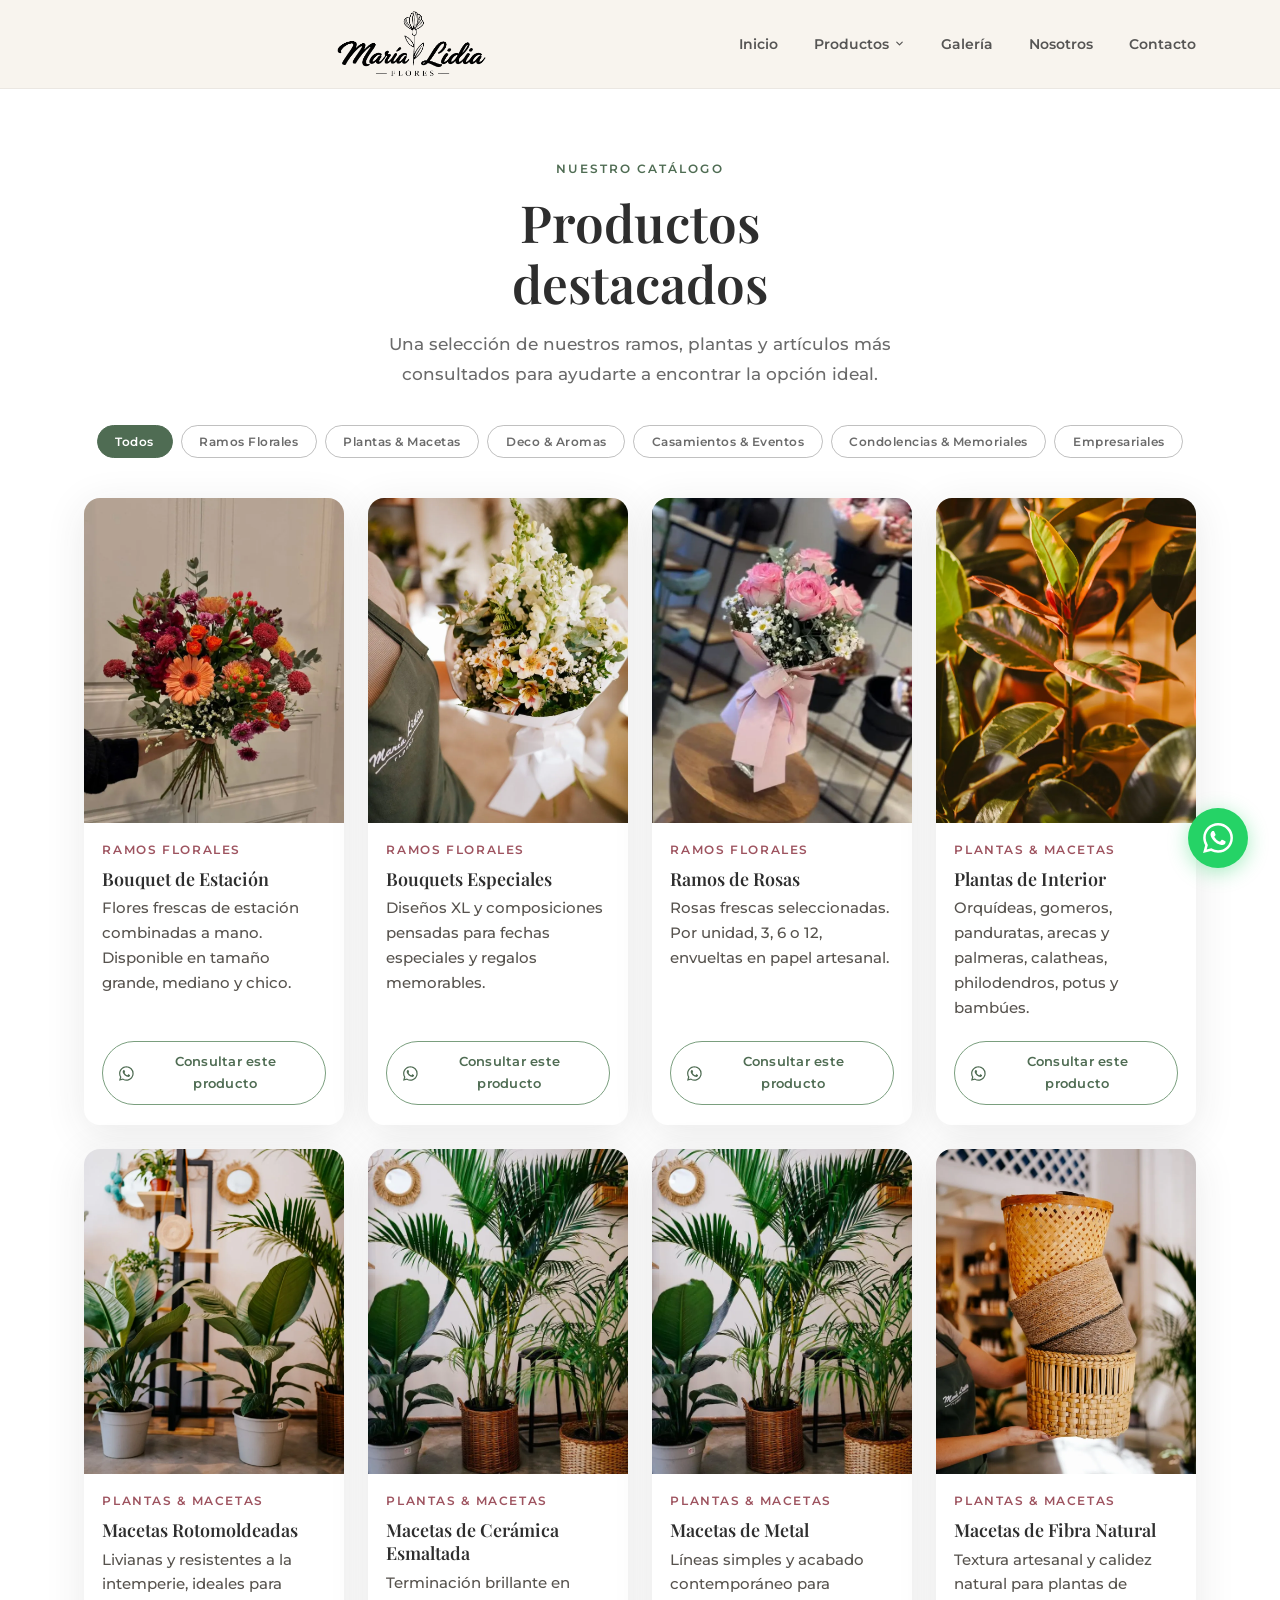
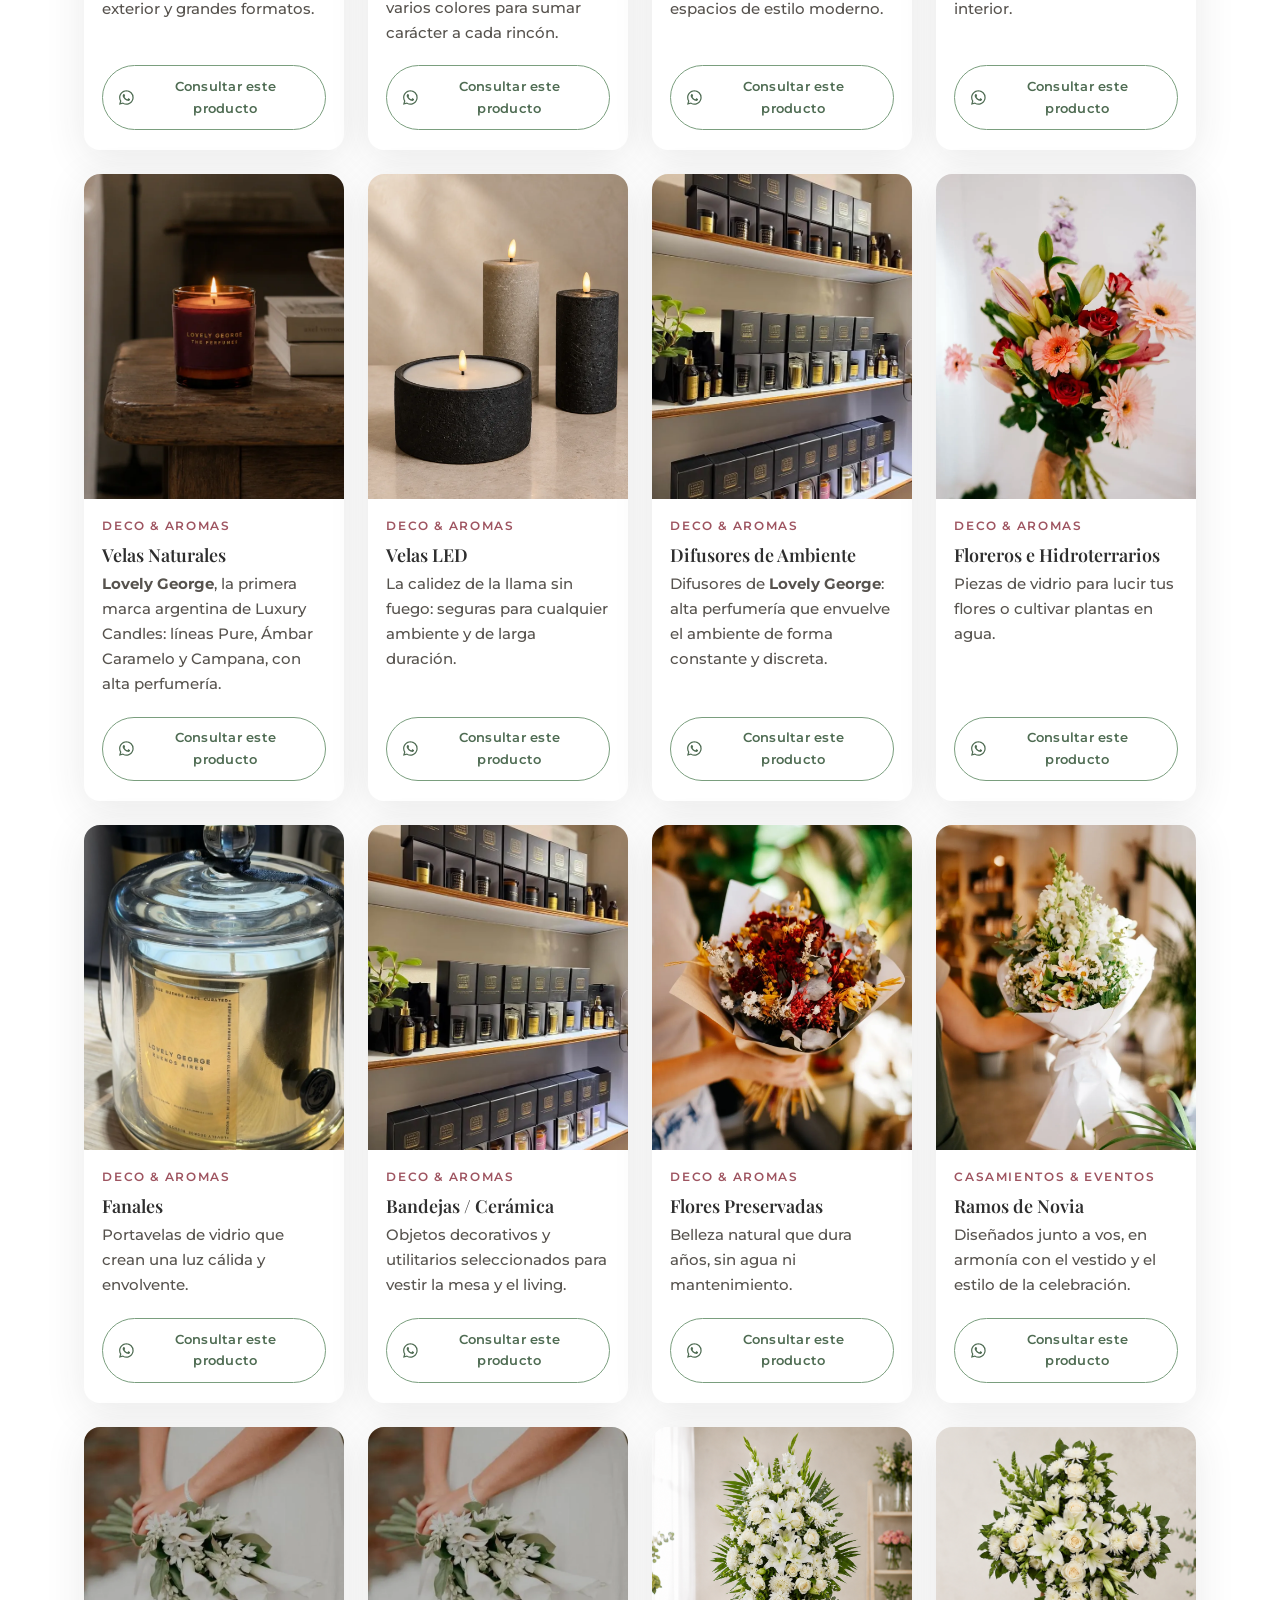
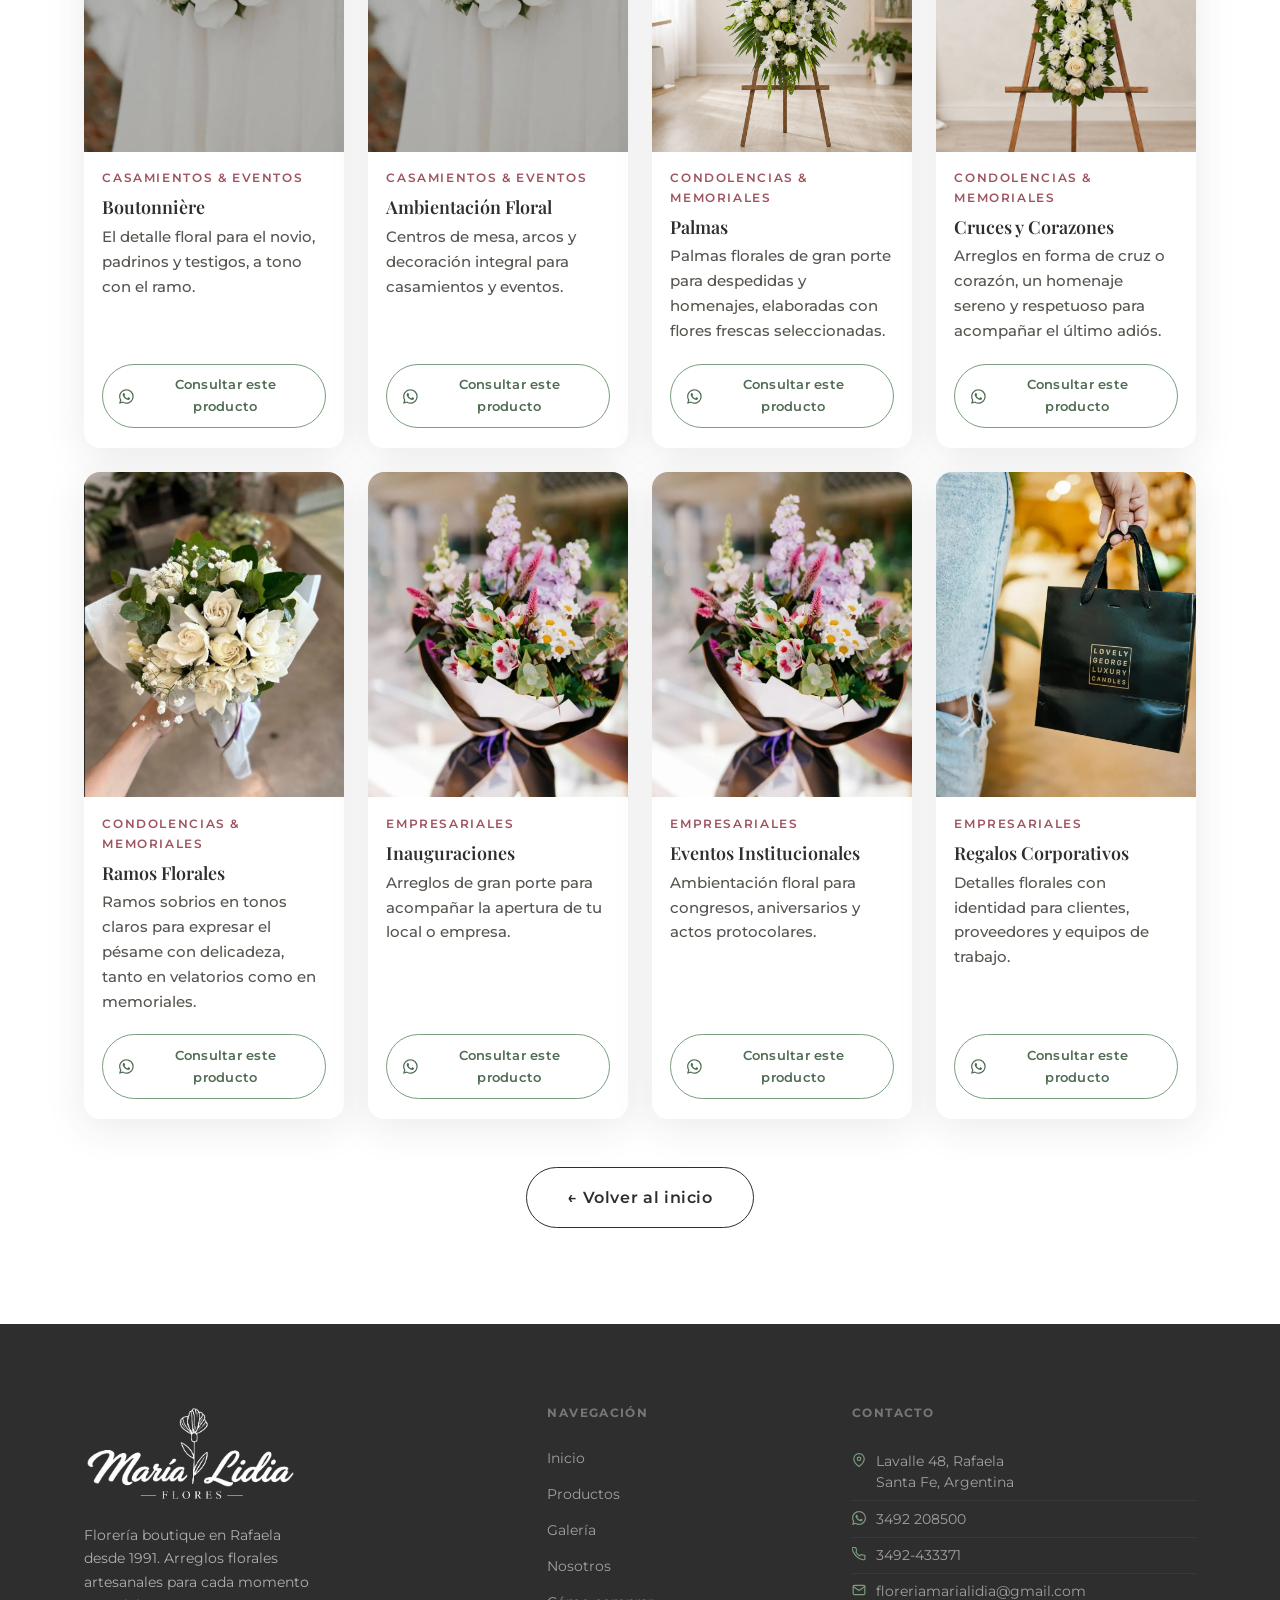
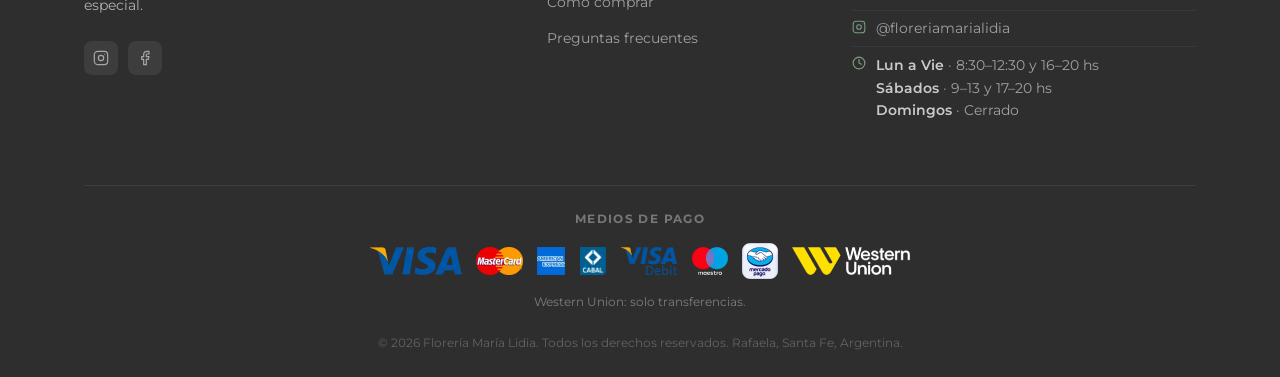
==== commit e6173862: "Add files via upload" ====
--- a/productos.html
+++ b/productos.html
@@ -22,7 +22,7 @@
   <link rel="preconnect" href="https://fonts.googleapis.com">
   <link rel="preconnect" href="https://fonts.gstatic.com" crossorigin="">
   <link rel="stylesheet" href="https://fonts.googleapis.com/css2?family=Playfair+Display:wght@500;600;700&family=Montserrat:wght@300;400;500;600;700&display=swap">
-  <link rel="stylesheet" href="css/styles.css?v=27">
+  <link rel="stylesheet" href="css/styles.css?v=34">
 
   <script type="application/ld+json">
   {
@@ -233,5 +233,5 @@
 </div>
 
 <script src="js/main.js?v=17"></script>
-<script src="js/productos.js?v=26"></script>
+<script src="js/productos.js?v=27"></script>
 </body></html>
--- a/css/styles.css
+++ b/css/styles.css
@@ -7,7 +7,7 @@
       --shadow-card:0 8px 40px rgba(46,46,46,.10);
     }
     *,*::before,*::after{box-sizing:border-box;margin:0;padding:0}
-    html{scroll-behavior:smooth}
+    html{scroll-behavior:smooth;scroll-padding-top:84px}
     html,body{overflow-x:hidden}
     body{font-family:var(--font-body);background:var(--cream);color:var(--dark);line-height:1.7;-webkit-font-smoothing:antialiased}
     img{display:block;max-width:100%}
@@ -29,6 +29,35 @@
     .btn-outline:hover{background:var(--dark);color:var(--white);transform:translateY(-2px)}
     .btn-wapp{background:#25D366;color:var(--white);box-shadow:0 4px 20px rgba(37,211,102,.35)}
     .btn-wapp:hover{background:#1ebe57;transform:translateY(-2px)}
+    #resenas{background:var(--white)}
+    .resenas-grid{display:grid;grid-template-columns:1fr auto;gap:3.5rem;align-items:center;max-width:1000px;margin:0 auto}
+    .resenas-quote-col{display:flex;flex-direction:column;align-items:flex-start}
+    .resenas-quote{font-family:var(--font-display);font-size:clamp(1.35rem,2.6vw,1.75rem);font-weight:500;font-style:italic;line-height:1.45;color:var(--dark);margin:1.4rem 0 0;text-wrap:pretty}
+    .resenas-autor{font-size:.8rem;font-weight:600;letter-spacing:.14em;text-transform:uppercase;color:#8E4450;margin-top:1.4rem}
+    .resenas-links{display:flex;gap:1.75rem;margin-top:1.9rem;flex-wrap:wrap}
+    .resenas-links a{font-size:.86rem;font-weight:600;letter-spacing:.02em;text-decoration:none;padding-bottom:2px;border-bottom:1px solid;transition:var(--transition)}
+    .resenas-link-read{color:var(--sage-dark);border-bottom-color:rgba(79,108,83,.35)}
+    .resenas-link-read:hover{border-bottom-color:var(--sage-dark)}
+    .resenas-link-write{color:var(--rose-text);border-bottom-color:rgba(158,84,96,.35)}
+    .resenas-link-write:hover{border-bottom-color:var(--rose-text)}
+    .resenas-score{display:flex;flex-direction:column;align-items:center;gap:.7rem;padding-left:3.5rem;border-left:1px solid #E3DACD}
+    .resenas-num{font-family:var(--font-display);font-size:clamp(2.6rem,5vw,3.4rem);font-weight:600;line-height:1;color:var(--sage-dark)}
+    .resenas-stars{display:inline-flex;gap:3px;color:#B8924A}
+    .resenas-stars svg{width:15px;height:15px;fill:currentColor}
+    .resenas-in{font-size:.8rem;font-weight:600;letter-spacing:.1em;text-transform:uppercase;color:#8A8378;white-space:nowrap}
+    @media(max-width:768px){
+      .resenas-grid{grid-template-columns:1fr;gap:0;justify-items:start}
+      .resenas-quote-col{display:contents}
+      .resenas-quote-col>.eyebrow{order:1}
+      .resenas-score{order:2;flex-direction:row;align-items:baseline;gap:.55rem;margin-top:.95rem;padding:0;border:none}
+      .resenas-quote{order:3;margin-top:1.1rem}
+      .resenas-autor{order:4}
+      .resenas-links{order:5}
+      .resenas-num{font-size:1.6rem}
+      .resenas-stars{position:relative;top:-2px}
+      .resenas-stars svg{width:14px;height:14px}
+      .resenas-in{font-size:.72rem;letter-spacing:.12em}
+    }
     /* HEADER */
     #header{position:fixed;top:0;left:0;right:0;z-index:900;background:rgba(248,244,238,.97);backdrop-filter:blur(14px);border-bottom:1px solid rgba(46,46,46,.06);transition:box-shadow var(--transition)}
     #header.scrolled{box-shadow:0 2px 24px rgba(46,46,46,.08)}
@@ -117,7 +146,7 @@
     @media (min-width:1080px){.steps-grid{grid-template-columns:repeat(4,1fr)}}
     .step{background:var(--white);border:1px solid #E7DFD5;border-radius:var(--radius-md);padding:2rem 1.6rem 1.9rem;display:flex;flex-direction:column;gap:.9rem;text-align:left}
     .step-head{display:flex;align-items:center;gap:.8rem}
-    .step-num{width:44px;height:44px;flex-shrink:0;background:var(--sage-dark);color:var(--white);font-family:var(--font-display);font-size:1.25rem;font-weight:700;border-radius:50%;display:flex;align-items:center;justify-content:center}
+    .step-num{box-sizing:border-box;width:44px;height:44px;flex-shrink:0;background:var(--sage-dark);color:var(--white);font-family:var(--font-display);font-size:1.35rem;font-weight:600;line-height:1;padding-bottom:.13em;border-radius:50%;display:flex;align-items:center;justify-content:center}
     .step-title{font-family:var(--font-display);font-size:1.18rem;font-weight:600;line-height:1.25;margin:0}
     .step .body-md{font-size:1rem;line-height:1.65;color:#565656;text-wrap:pretty;margin:0}
     #como-comprar .eyebrow{font-weight:700;color:#3F5A43}
@@ -893,6 +922,7 @@
 
     /* ── PRODUCTOS DESTACADOS ── */
     #productos{background:var(--white)}
+    body:not(.subpage) #productos{background:var(--beige)}
     /* Banner de acceso al catálogo (home) */
     .products-teaser{position:relative;display:block;border-radius:var(--radius-lg);overflow:hidden;min-height:440px;text-decoration:none;box-shadow:var(--shadow-card)}
     .products-teaser img{position:absolute;inset:0;width:100%;height:100%;object-fit:cover;transition:transform .6s ease}
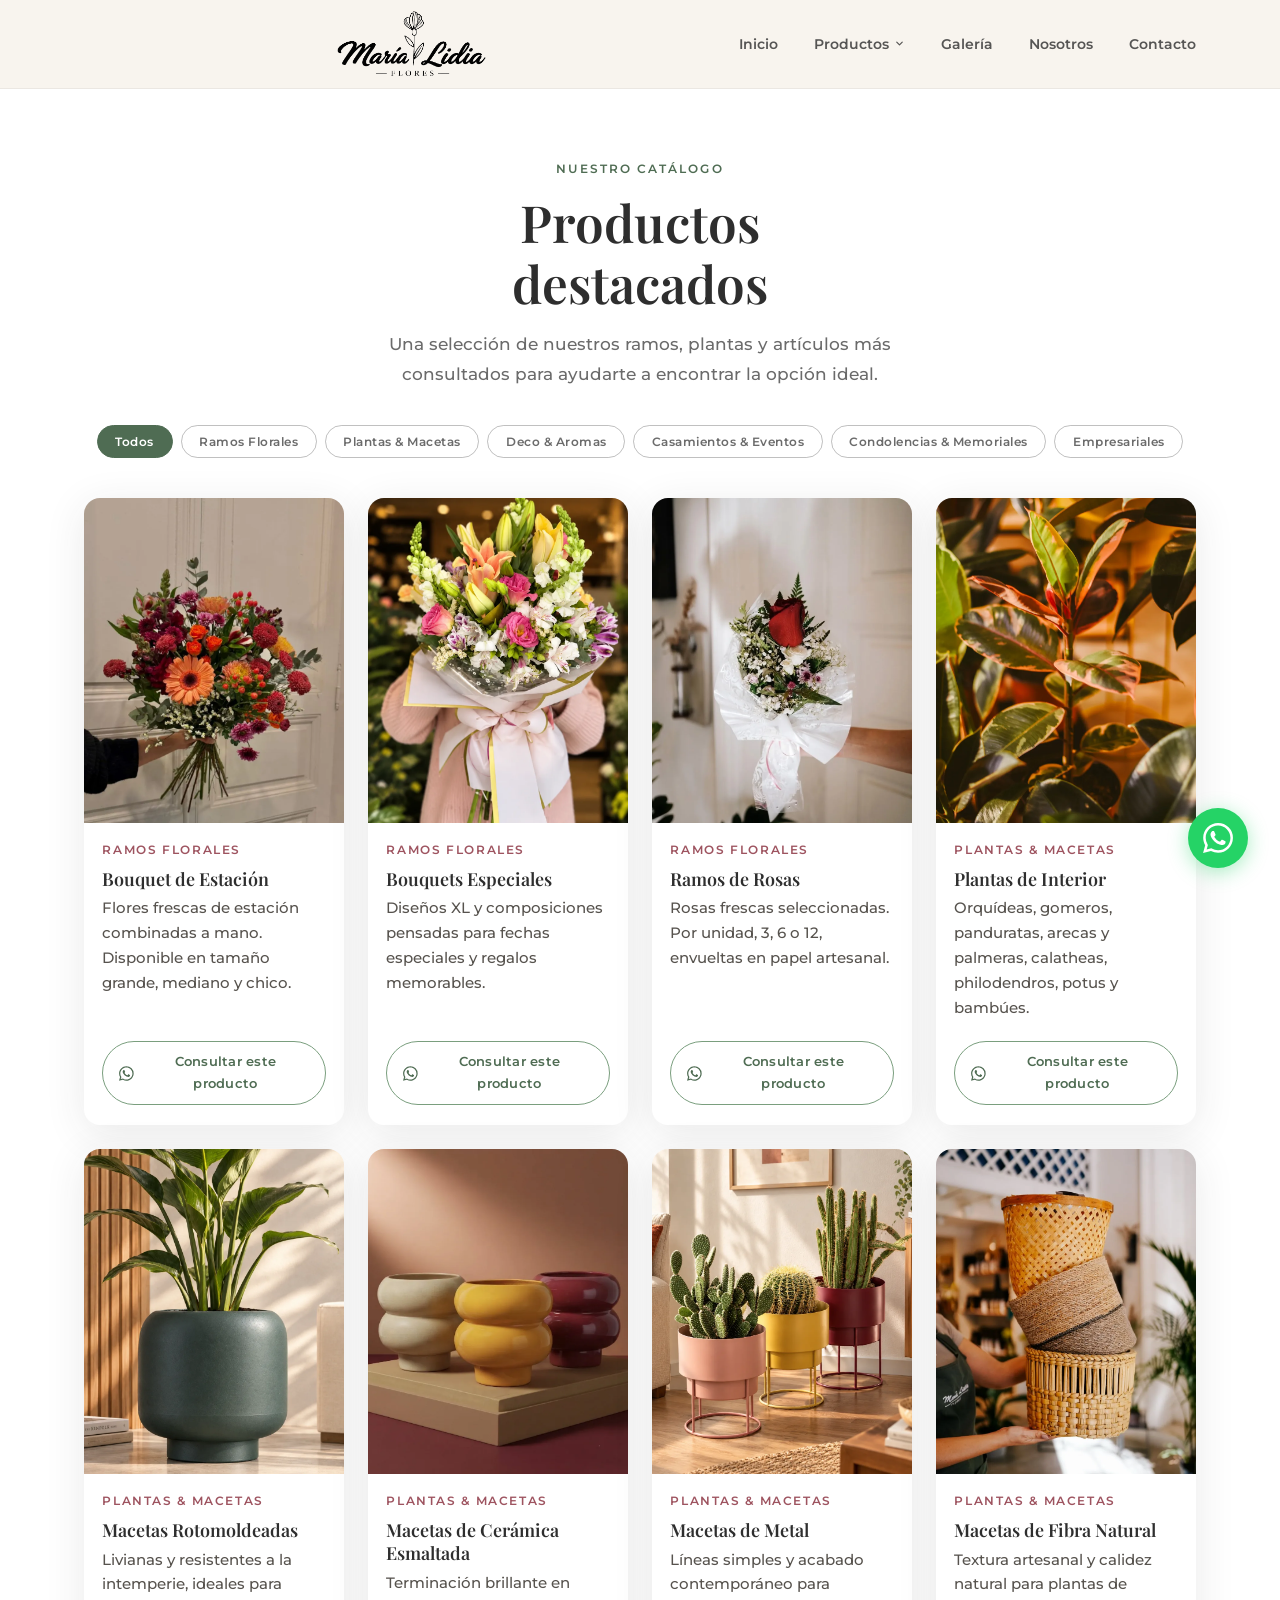
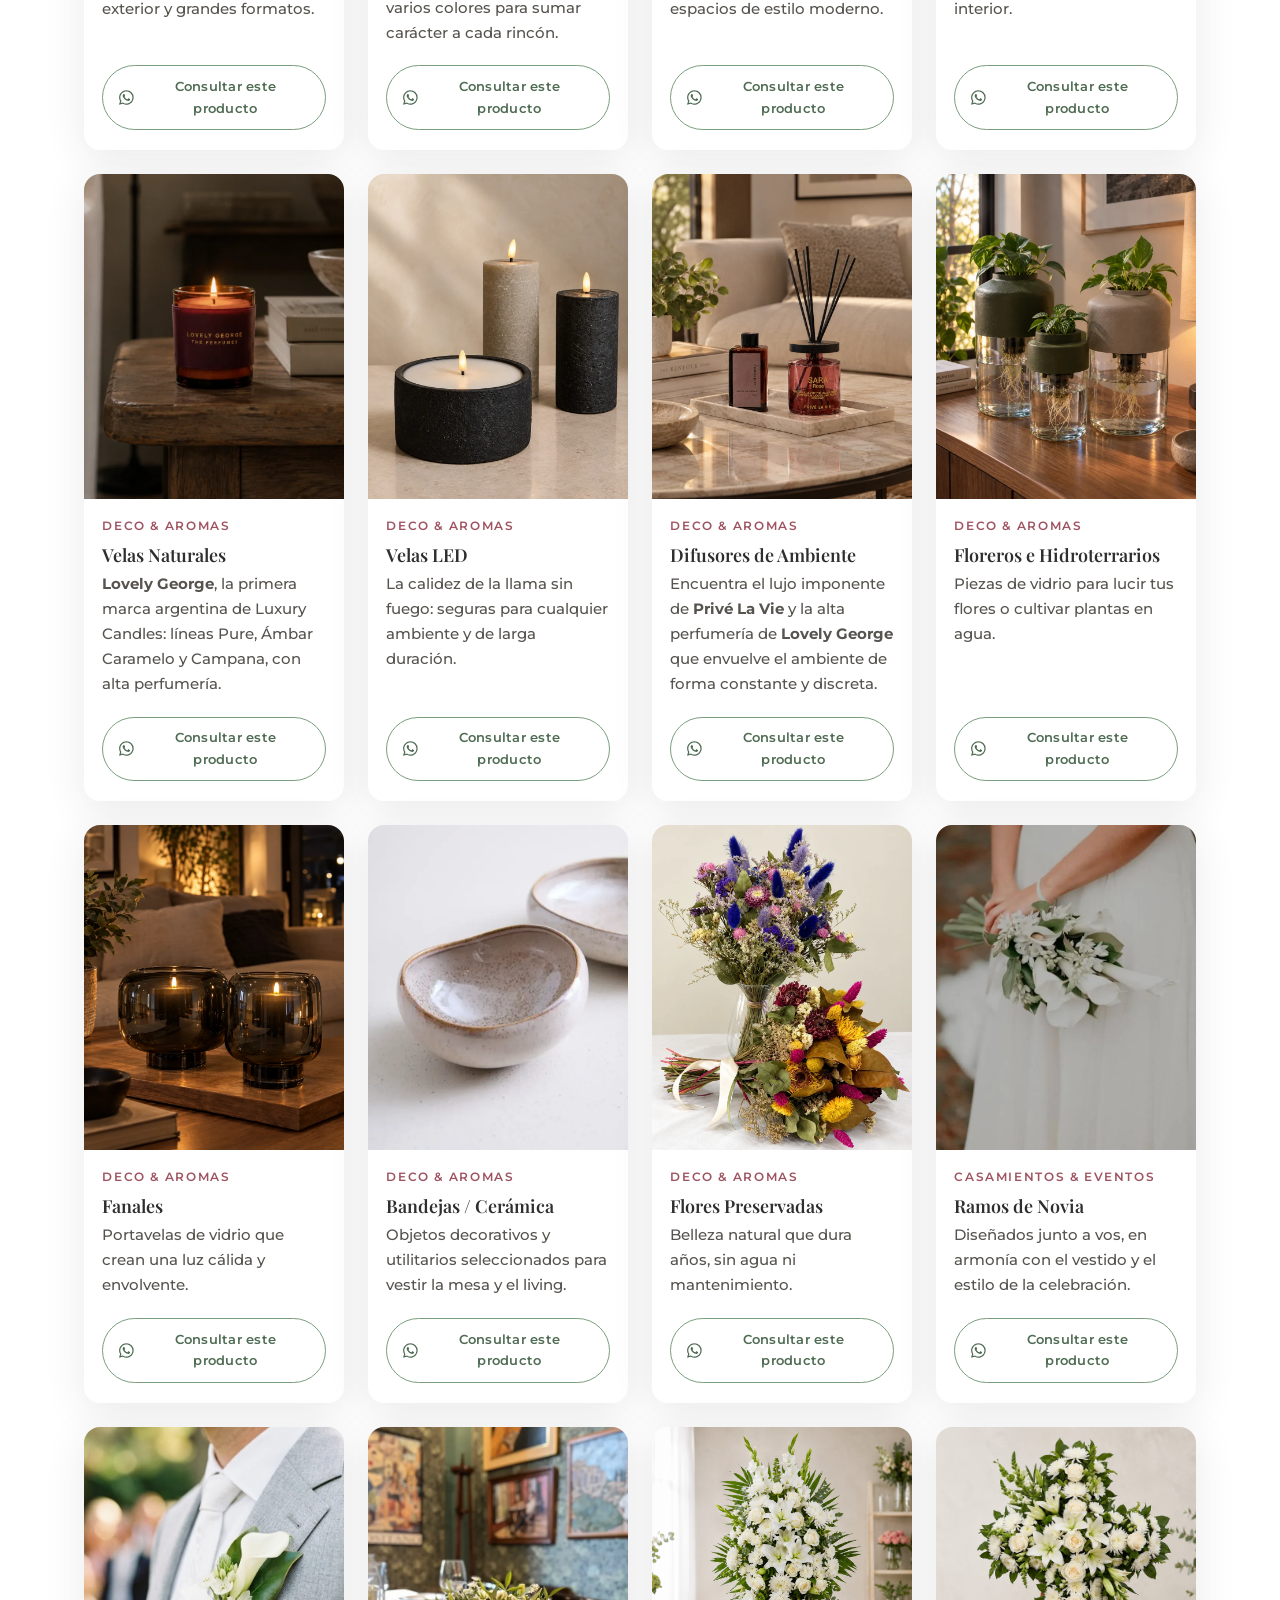
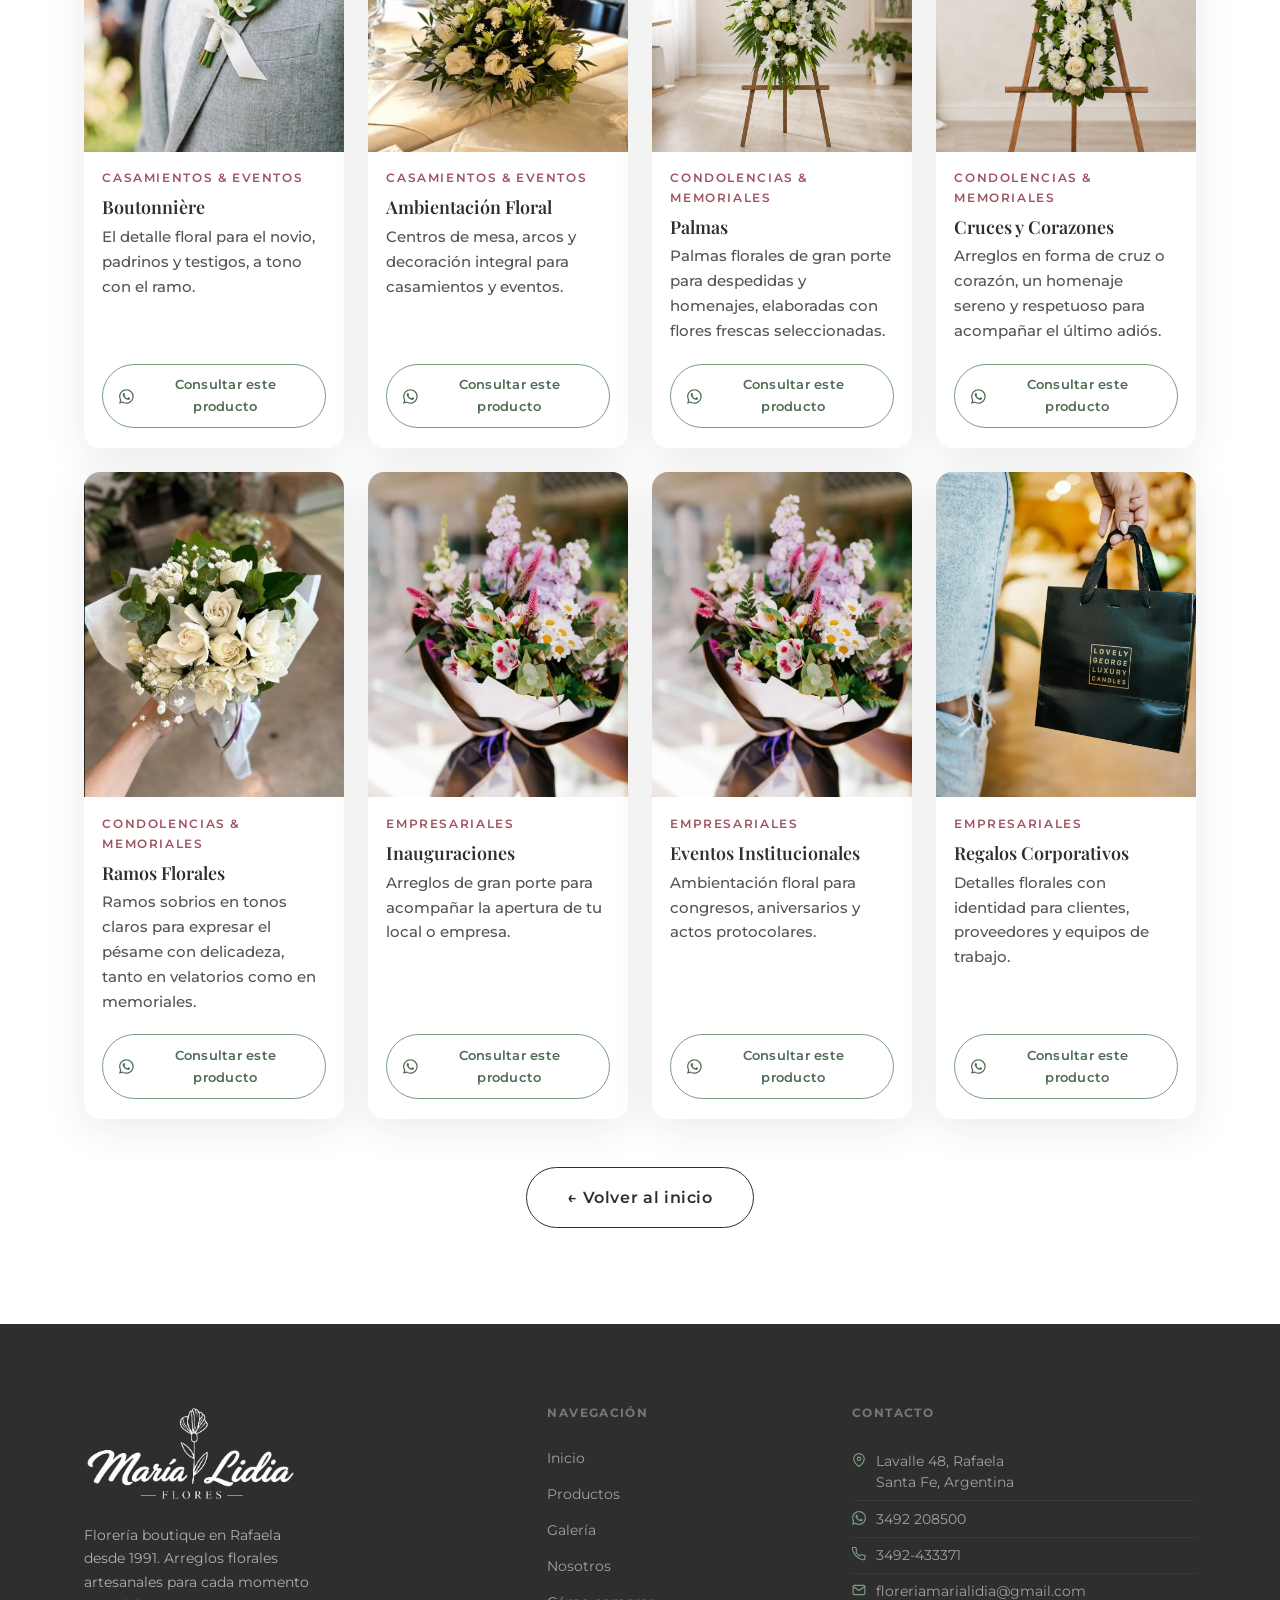
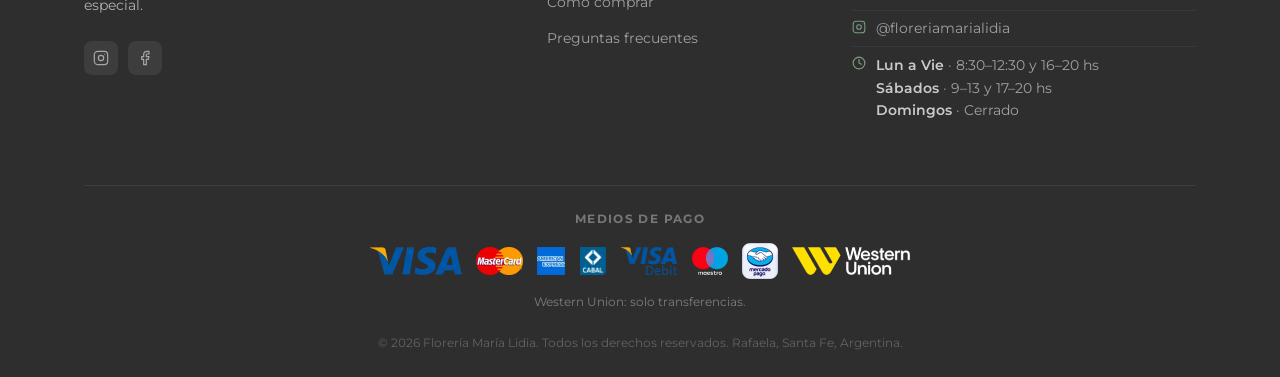
==== commit c7d81a94: "Add files via upload" ====
--- a/productos.html
+++ b/productos.html
@@ -233,5 +233,5 @@
 </div>
 
 <script src="js/main.js?v=17"></script>
-<script src="js/productos.js?v=27"></script>
+<script src="js/productos.js?v=29"></script>
 </body></html>
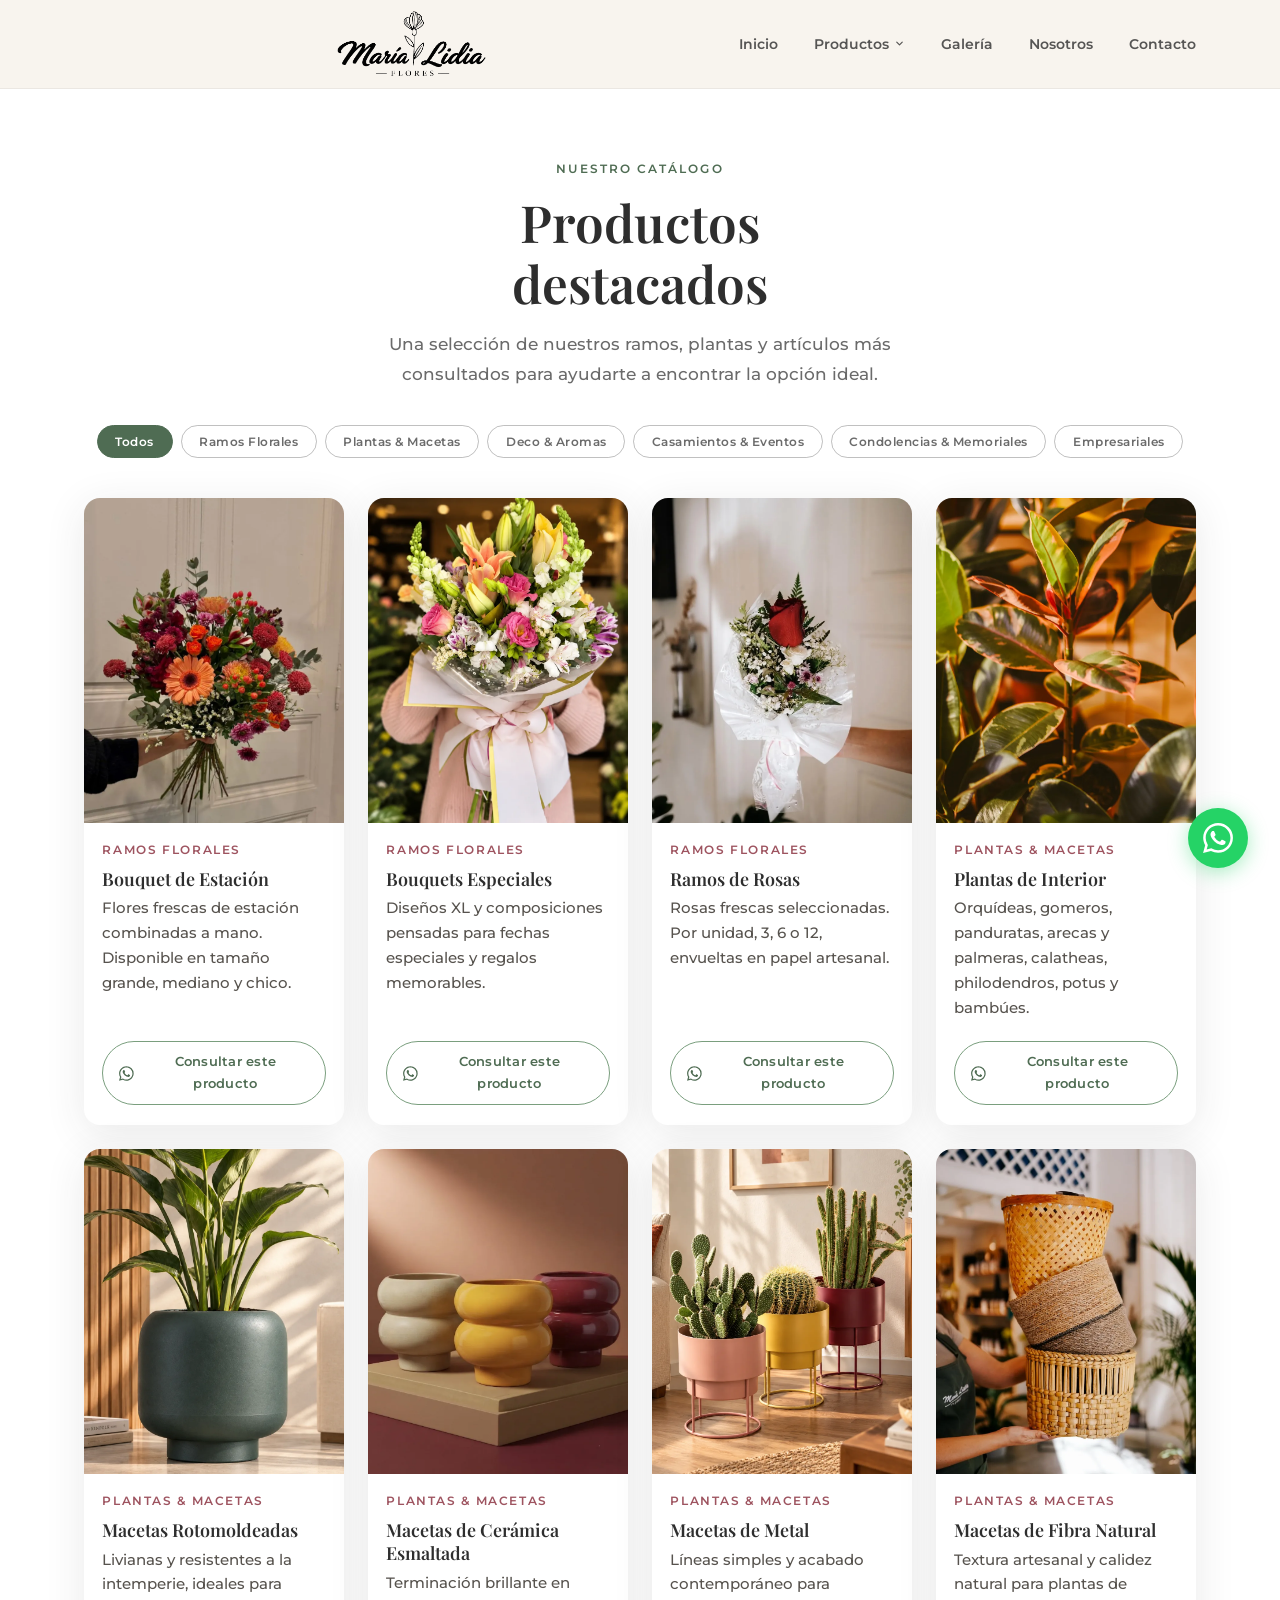
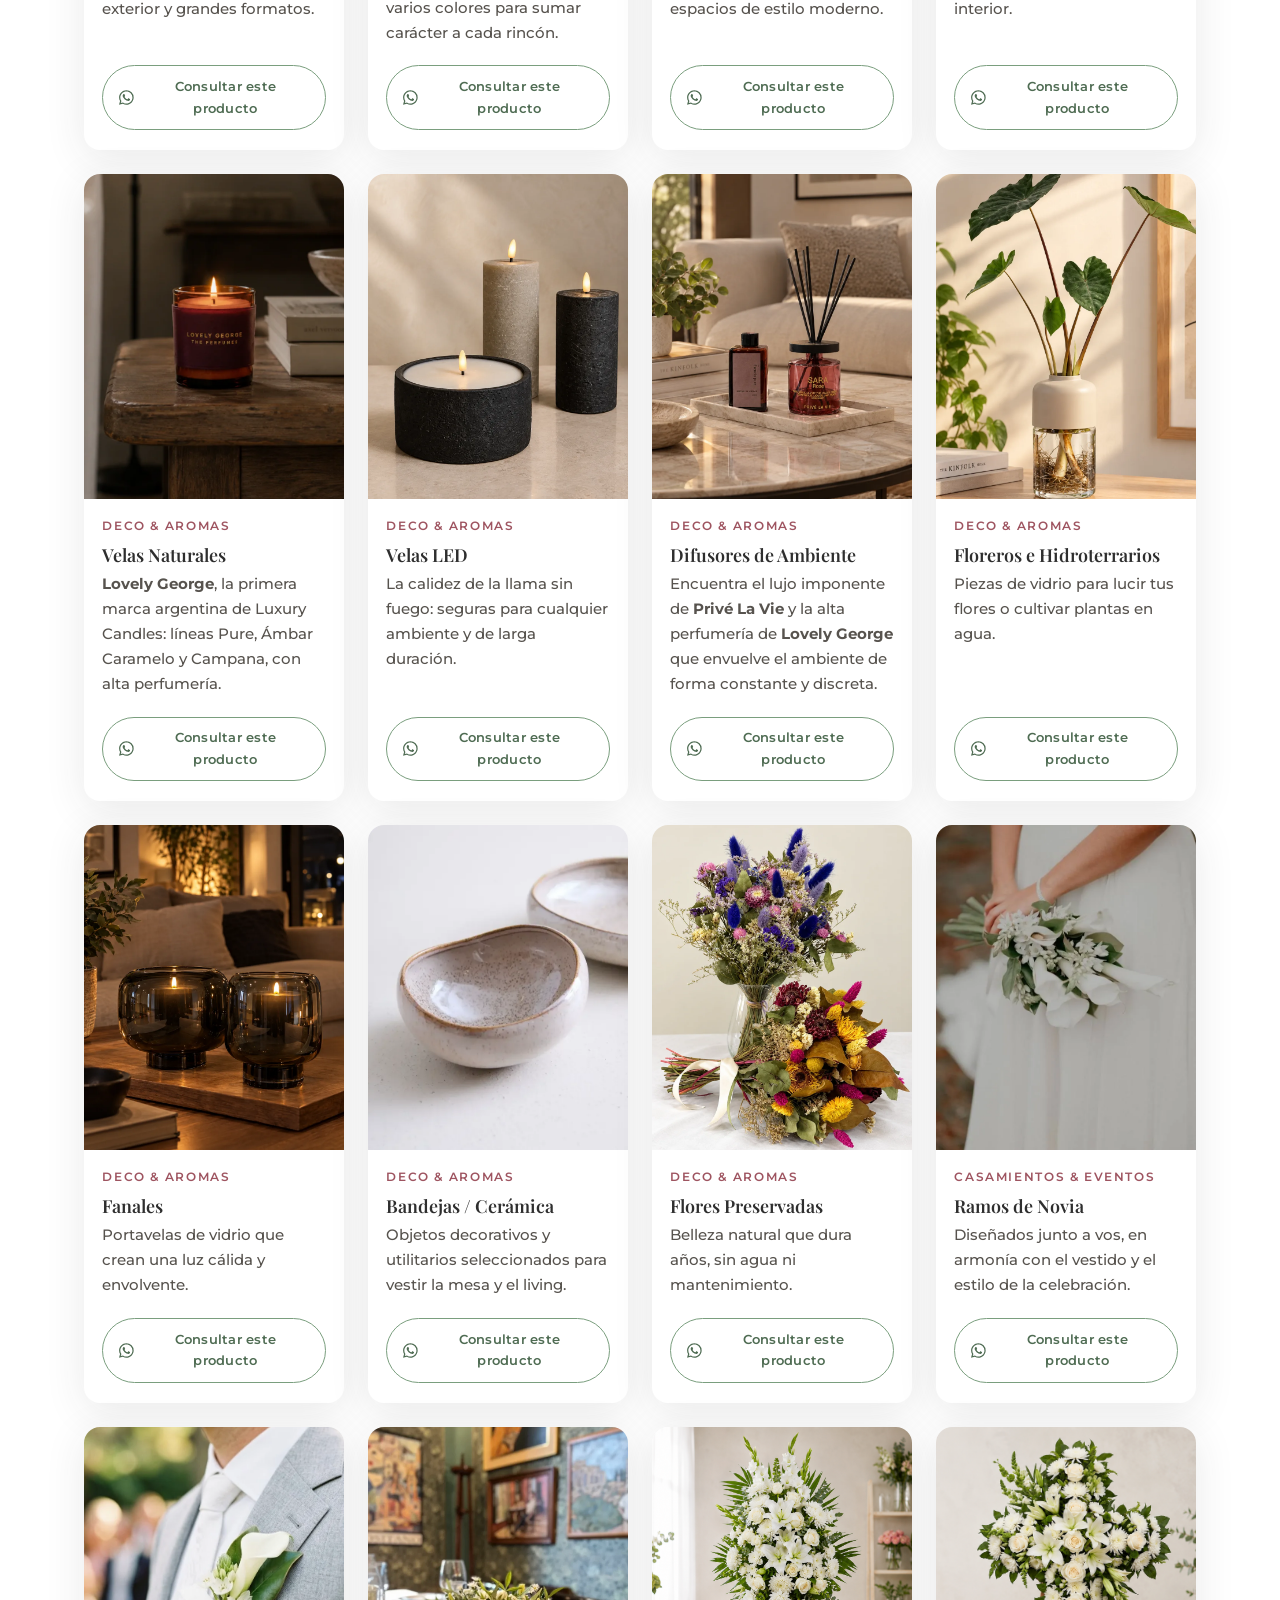
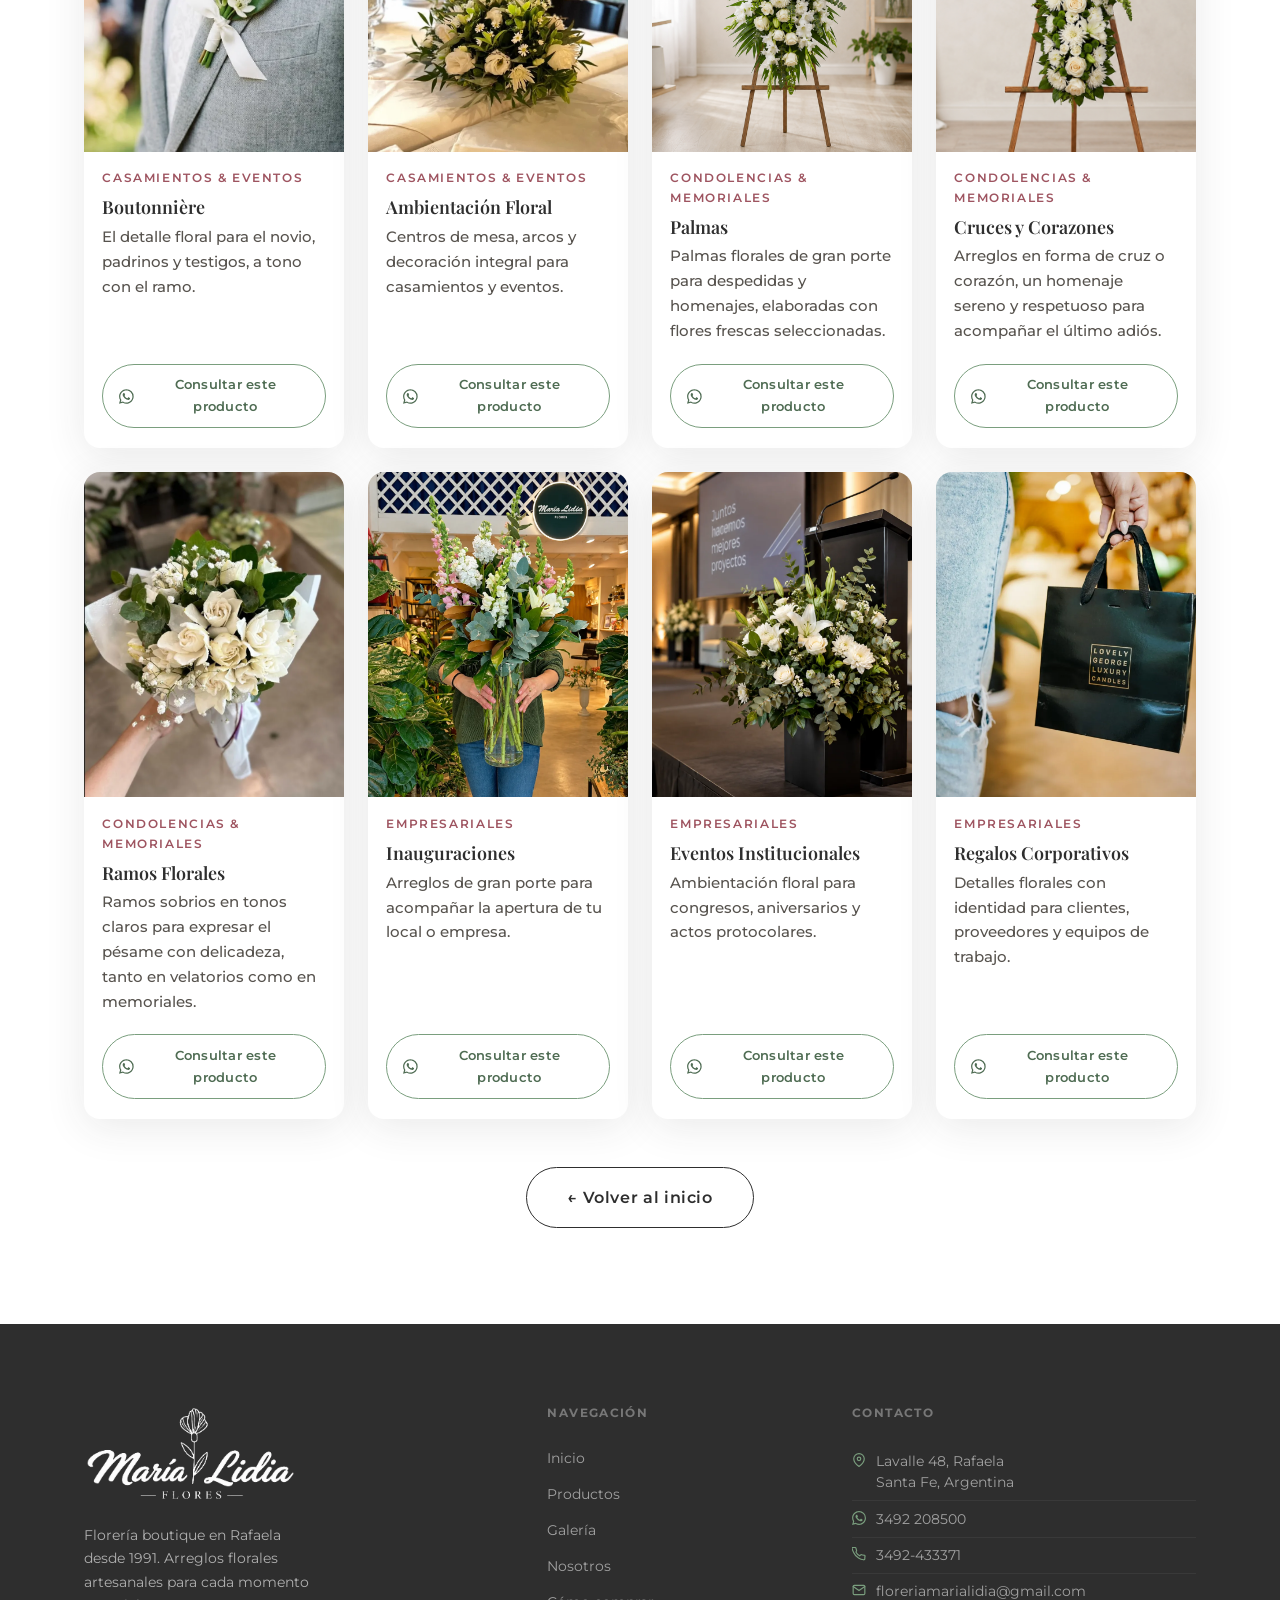
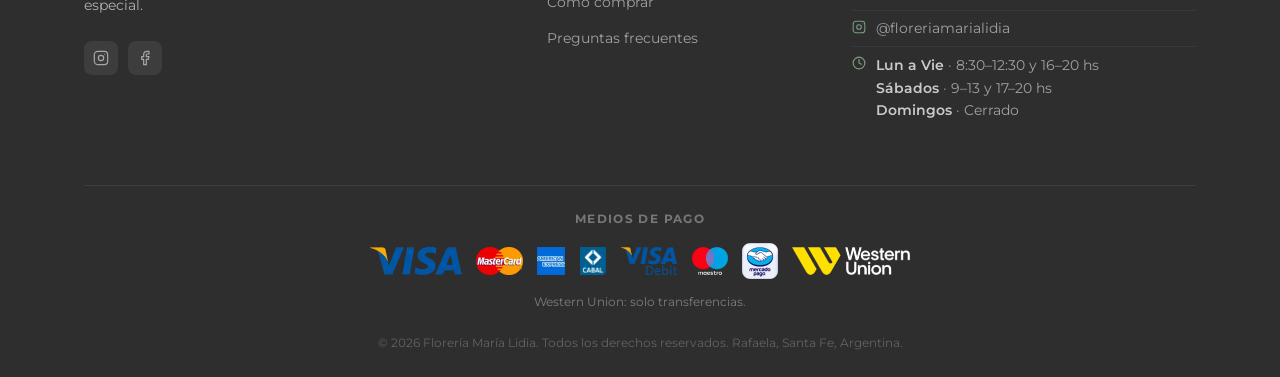
==== commit 07c7ea60: "Add files via upload" ====
--- a/productos.html
+++ b/productos.html
@@ -1,11 +1,11 @@
 <!DOCTYPE html>
 <html lang="es-AR"><head>
   <meta charset="UTF-8">
-  <link rel="icon" type="image/png" sizes="16x16" href="img/favicon-16.png">
-  <link rel="icon" type="image/png" sizes="32x32" href="img/favicon-32.png">
-  <link rel="icon" type="image/png" sizes="48x48" href="img/favicon-48.png">
-  <link rel="shortcut icon" href="img/favicon-32.png">
-  <link rel="apple-touch-icon" sizes="180x180" href="img/apple-touch-icon.png">
+  <link rel="icon" type="image/png" sizes="16x16" href="img/favicon-flor-16.png">
+  <link rel="icon" type="image/png" sizes="32x32" href="img/favicon-flor-32.png">
+  <link rel="icon" type="image/png" sizes="48x48" href="img/favicon-flor-48.png">
+  <link rel="shortcut icon" href="img/favicon-flor-32.png">
+  <link rel="apple-touch-icon" sizes="180x180" href="img/apple-touch-icon-flor.png">
   <meta name="viewport" content="width=device-width, initial-scale=1.0">
   <meta name="theme-color" content="#7A9E7E">
   <title>Productos Destacados | Florería María Lidia — Rafaela, Santa Fe</title>
@@ -233,5 +233,5 @@
 </div>
 
 <script src="js/main.js?v=17"></script>
-<script src="js/productos.js?v=29"></script>
+<script src="js/productos.js?v=34"></script>
 </body></html>
